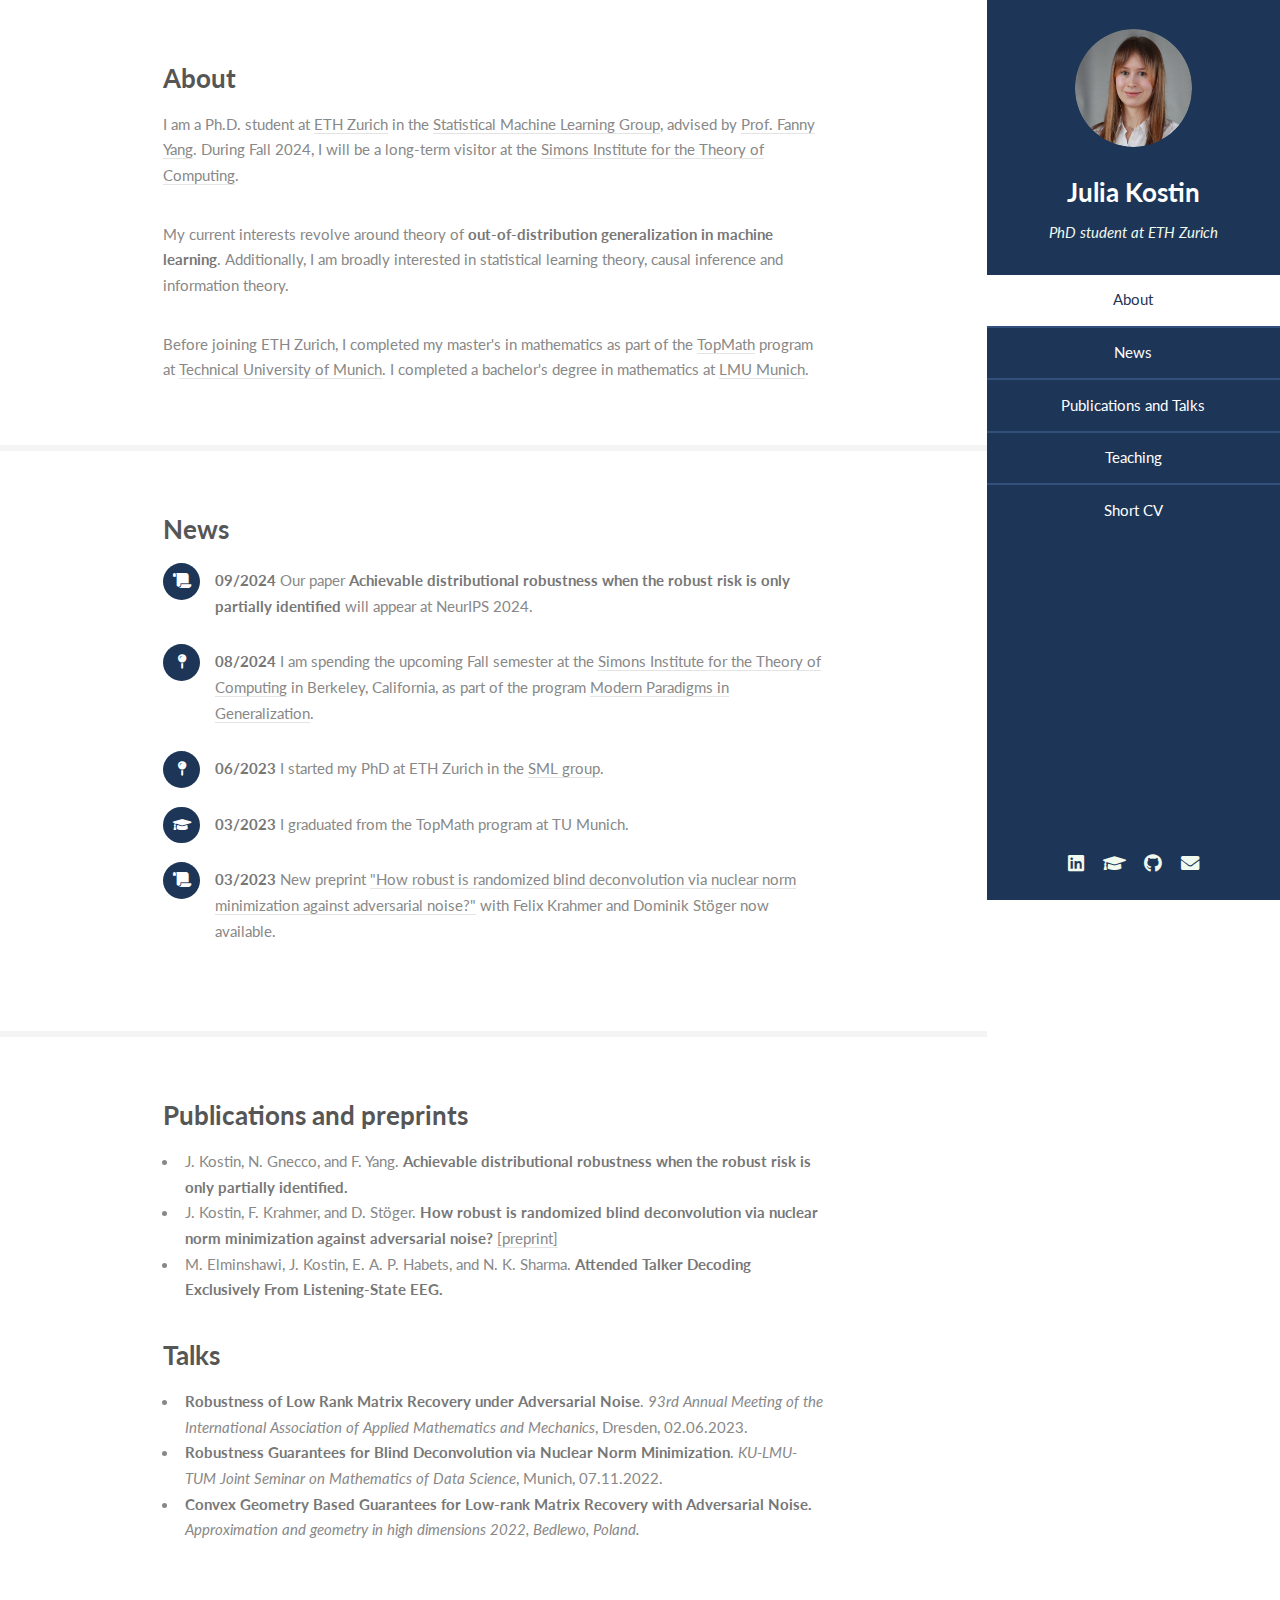
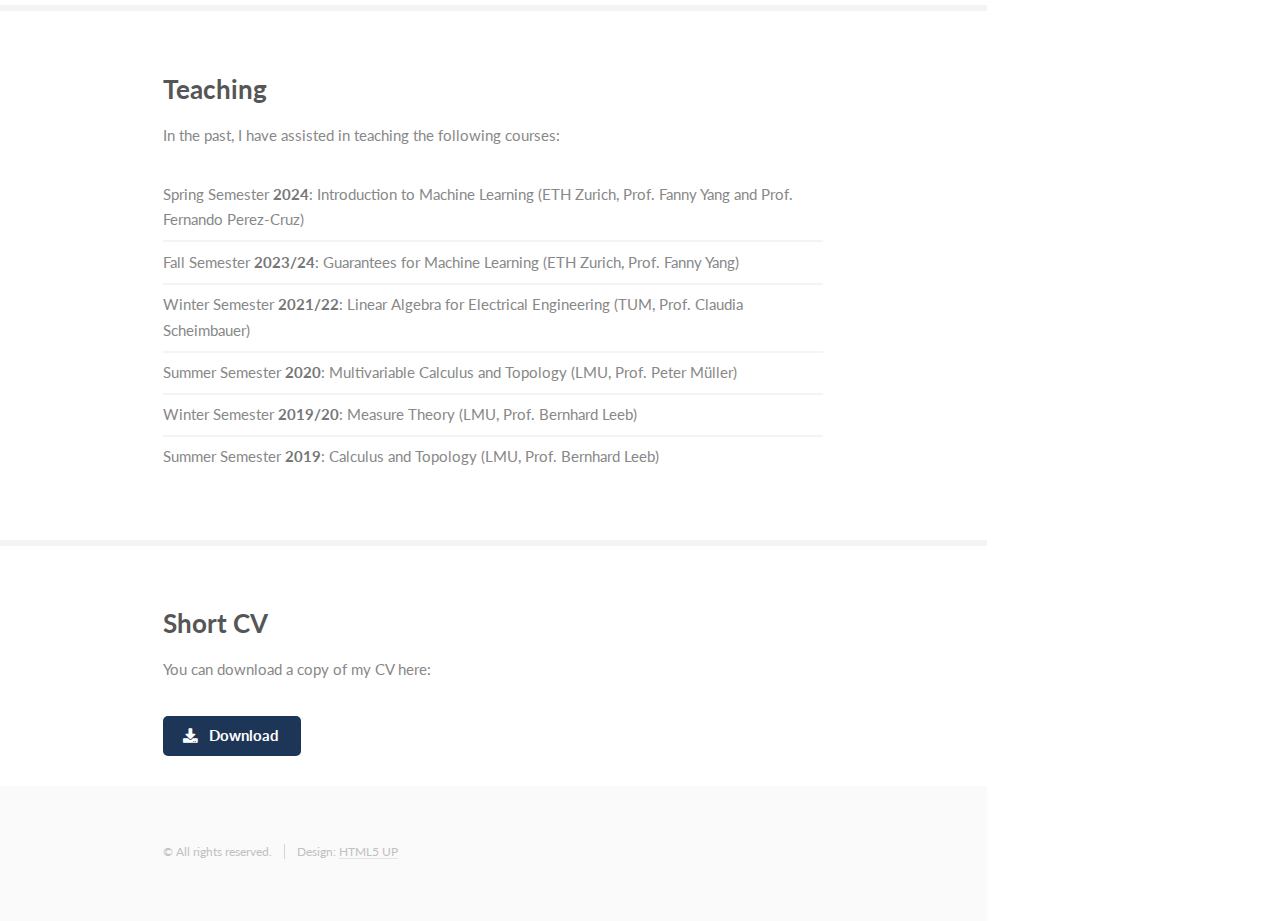
==== index.html @ 4b0002d3 "fixes" ====
<!DOCTYPE HTML>
<!--
	Read Only by HTML5 UP
	html5up.net | @ajlkn
	Free for personal and commercial use under the CCA 3.0 license (html5up.net/license)
-->
<html>
	<head>
		<title>Julia Kostin</title>
		<meta charset="utf-8" />
		<meta name="viewport" content="width=device-width, initial-scale=1, user-scalable=no" />
		<link rel="stylesheet" href="assets/css/main.css" />
	</head>
	<body class="is-preload">

		<!-- Header -->
			<section id="header",style="float: left; width: 20%;">
				<header>
					<span class="image avatar"><img src="images/avatar.jpg" alt="" /></span>
					<h1 id="logo"><a href="#">Julia Kostin</a></h1>
					<p>PhD student at
					ETH Zurich</p>
				</header>
				<nav id="nav">
					<ul>
						<li><a href="#one" class="active">About</a></li>
						<li><a href="#two">News</a></li>
						<li><a href="#three">Publications and Talks</a></li>
						<li><a href="#four">Teaching</a></li>
						<li><a href="#five">Short CV</a></li>
					</ul>
				</nav>
				<footer>
					<ul class="icons">
						<li><a href="https://www.linkedin.com/in/julia-kostin-math/" class="icon brands fa-linkedin"><span class="label">LinkedIn</span></a></li>
						<li><a href="https://scholar.google.com/citations?user=igqc1B4AAAAJ&hl=de&authuser=2" class="icon solid fa-graduation-cap"><span class="label">Google Scholar</span></a></li>
						<li><a href="https://github.com/julsunny" class="icon brands fa-github"><span class="label">Github</span></a></li>
						<li><a href="mailto:julia.kostn@gmail.com?" class="icon solid fa-envelope"><span class="label">Email</span></a></li>
					</ul>
				</footer>
			</section>

		<!-- Wrapper -->
			<div id="wrapper">

				<!-- Main -->
					<div id="main">

						<!-- One -->
							<section id="one">
								<!-- <div class="image main" data-position="center">
									<img src="images/banner.jpg" alt="" />
								</div> -->
								<div class="container">
									<!-- <header class="major">
										<h2>About me</h2> 
										<p>I am currently at Technical University of Munich<br />
										working on robustness of inverse problems.</p>
									</header> --> 
									<h3>About</h3>
									<p>I am a Ph.D. student at <a href = "https://ethz.ch/en.html">ETH Zurich</a> in the <a href="https://sml.inf.ethz.ch">Statistical Machine Learning Group</a>, 
										advised by <a href="https://sml.inf.ethz.ch/group/fannyy/">Prof. Fanny Yang</a>. 
										During Fall 2024, I will be a long-term visitor at the <a href="https://simons.berkeley.edu/homepage">Simons Institute for the Theory of Computing</a>.</p>  
										<p> My current interests revolve around theory of <b>out-of-distribution generalization in machine learning</b>. 
											Additionally, I am broadly interested in statistical learning theory, causal inference and information theory. </p>
										<p> Before joining ETH Zurich, I completed my master's in mathematics as part of the <a href = "https://www.cit.tum.de/en/cit/studies/degree-programs/topmath/">TopMath</a> program at <a href="https://www.tum.de/en/">Technical University of Munich</a>. I completed a bachelor's degree in mathematics at <a href="https://www.lmu.de/en/">LMU Munich</a>.  </p>
										
								</div>
							</section>

						<!-- Two -->
						<section id="two">
							<div class="container">
								<h3>News</h3>
									<ul class="feature-icons">
										<li class="icon solid fa-scroll"> <b>09/2024</b> Our paper <b>Achievable distributional robustness when the robust risk is only partially identified</b> will appear at NeurIPS 2024. </li>
										<li class="icon solid fa-map-pin"> <b>08/2024</b> I am spending the upcoming Fall semester at the <a href="https://simons.berkeley.edu/homepage">Simons Institute for the Theory of Computing</a> 
											in Berkeley, California, as part of the program <a href="https://simons.berkeley.edu/programs/modern-paradigms-generalization">Modern Paradigms in Generalization</a>.  </li>
										<li class="icon solid fa-map-pin"> <b>06/2023</b> I started my PhD at ETH Zurich in the <a href="https://sml.inf.ethz.ch">SML group</a>. </li>
										<li class="icon solid fa-graduation-cap"> <b>03/2023</b> I graduated from the TopMath program at TU Munich.</li>
										<li class="icon solid fa-scroll"> <b>03/2023</b> New preprint <a href="https://arxiv.org/abs/2303.10030">"How robust is randomized blind deconvolution via nuclear norm minimization against adversarial noise?"</a> with Felix Krahmer and Dominik Stöger now available.  </li>
										
									</ul>

							</div>
						</section>

						<!-- Three -->
							<section id="three">
								<div class="container">
									<h3>Publications and preprints</h3>
									<ul>
										<li> J. Kostin, N. Gnecco, and F. Yang. <b>Achievable distributional robustness when the robust risk is only partially identified.</b> </li>
										<li> J. Kostin, F. Krahmer, and D. Stöger. <b>How robust is randomized blind deconvolution via nuclear norm minimization against adversarial noise?</b> <a href="https://arxiv.org/abs/2303.10030"> [preprint]</a> </li>
										<li> M. Elminshawi, J. Kostin, E. A. P. Habets, and N. K. Sharma. <b>Attended Talker Decoding Exclusively From Listening-State EEG.</b> </li>

									</ul>
									<h3>Talks</h3>
									<ul>
										<li> <b>Robustness of Low Rank Matrix Recovery under Adversarial Noise</b>. <i>93rd Annual Meeting of the International Association of Applied Mathematics and Mechanics</i>, Dresden, 02.06.2023.   </li>
										<li> <b>Robustness Guarantees for Blind Deconvolution via Nuclear Norm Minimization</b>. <i>KU-LMU-TUM Joint Seminar on Mathematics of Data Science</i>, Munich, 07.11.2022.   </li>
										<li> <b>Convex Geometry Based Guarantees for Low-rank Matrix Recovery with Adversarial Noise.</b> <i>Approximation and geometry in high dimensions 2022, Bedlewo, Poland. </i> </li>
									</ul>
								</div>
							</section>

						<!-- Four -->
							<section id="four">
								<div class="container">
									<h3>Teaching</h3>
									<p>In the past, I have assisted in teaching the following courses:</p>
									<ul class="alt">
										<li> Spring Semester <b>2024</b>: Introduction to Machine Learning (ETH Zurich, Prof. Fanny Yang and Prof. Fernando Perez-Cruz)</li>
										<li> Fall Semester <b>2023/24</b>: Guarantees for Machine Learning (ETH Zurich, Prof. Fanny Yang)</li>
										<li> Winter Semester <b>2021/22</b>: Linear Algebra for Electrical Engineering (TUM, Prof. Claudia Scheimbauer)</li>
										<li>Summer Semester <b>2020</b>: Multivariable Calculus and Topology (LMU, Prof. Peter Müller)</li>
										<li>Winter Semester <b>2019/20</b>: Measure Theory (LMU, Prof. Bernhard Leeb)</li>
										<li>Summer Semester <b>2019</b>: Calculus and Topology (LMU, Prof. Bernhard Leeb)</li>
									</ul>
									
								</div>
							</section>

						<!-- Five -->
							<section id="five">
								<div class="container">
									<h3>Short CV</h3>
									<p>You can download a copy of my CV here:</p>
									<a href="documents/CV_Julia_Kostin.pdf" class="button primary icon solid fa-download"> Download</a>
								</div>
							</section>

						<!-- Six -->
						<!-- <section id="six">
							<div class="container">
								<h3>Contact Me</h3>
								<p>You can reach out to me via LinkedIn, email, or the following contact form:</p>
								<form method="post" action="https://formspree.io/f/xqkoyzgp">
									<div class="row gtr-uniform">
										<div class="col-6 col-12-xsmall"><input type="text" name="name" id="name" placeholder="Name" /></div>
										<div class="col-6 col-12-xsmall"><input type="email" name="email" id="email" placeholder="Email" /></div>
										<div class="col-12"><input type="text" name="subject" id="subject" placeholder="Subject" /></div>
										<div class="col-12"><textarea name="message" id="message" placeholder="Message" rows="6"></textarea></div>
										<div class="col-12">
											<ul class="actions">
												<li><input type="submit" class="primary" value="Send Message" /></li>
												<li><input type="reset" value="Reset Form" /></li>
											</ul>
										</div>
									</div>
								</form>
								<footer>
									<ul class="icons">
										<li><a href="https://www.linkedin.com/in/julia-kostin-math/" class="icon brands fa-linkedin"><span class="label">LinkedIn</span></a></li>
										<li><a href="https://scholar.google.com/citations?user=igqc1B4AAAAJ&hl=de&authuser=2" class="icon solid fa-graduation-cap"><span class="label">Google Scholar</span></a></li>
										<li><a href="https://github.com/julsunny" class="icon brands fa-github"><span class="label">Github</span></a></li>
										<li><a href="mailto:julia.kostn@gmail.com?" class="icon solid fa-envelope"><span class="label">Email</span></a></li>
									</ul>
								</footer>
							</div>
						</section> -->

						

						
						

						<!-- Five -->
						<!--
							<section id="five">
								<div class="container">
									<h3>Elements</h3>

									<section>
										<h4>Text</h4>
										<p>This is <b>bold</b> and this is <strong>strong</strong>. This is <i>italic</i> and this is <em>emphasized</em>.
										This is <sup>superscript</sup> text and this is <sub>subscript</sub> text.
										This is <u>underlined</u> and this is code: <code>for (;;) { ... }</code>. Finally, <a href="#">this is a link</a>.</p>
										<hr />
										<header>
											<h4>Heading with a Subtitle</h4>
											<p>Lorem ipsum dolor sit amet nullam id egestas urna aliquam</p>
										</header>
										<p>Nunc lacinia ante nunc ac lobortis. Interdum adipiscing gravida odio porttitor sem non mi integer non faucibus ornare mi ut ante amet placerat aliquet. Volutpat eu sed ante lacinia sapien lorem accumsan varius montes viverra nibh in adipiscing blandit tempus accumsan.</p>
										<header>
											<h5>Heading with a Subtitle</h5>
											<p>Lorem ipsum dolor sit amet nullam id egestas urna aliquam</p>
										</header>
										<p>Nunc lacinia ante nunc ac lobortis. Interdum adipiscing gravida odio porttitor sem non mi integer non faucibus ornare mi ut ante amet placerat aliquet. Volutpat eu sed ante lacinia sapien lorem accumsan varius montes viverra nibh in adipiscing blandit tempus accumsan.</p>
										<hr />
										<h2>Heading Level 2</h2>
										<h3>Heading Level 3</h3>
										<h4>Heading Level 4</h4>
										<h5>Heading Level 5</h5>
										<h6>Heading Level 6</h6>
										<hr />
										<h5>Blockquote</h5>
										<blockquote>Fringilla nisl. Donec accumsan interdum nisi, quis tincidunt felis sagittis eget tempus euismod. Vestibulum ante ipsum primis in faucibus vestibulum. Blandit adipiscing eu felis iaculis volutpat ac adipiscing accumsan faucibus. Vestibulum ante ipsum primis in faucibus lorem ipsum dolor sit amet nullam adipiscing eu felis.</blockquote>
										<h5>Preformatted</h5>
										<pre><code>i = 0;

while (!deck.isInOrder()) {
    print 'Iteration ' + i;
    deck.shuffle();
    i++;
}

print 'It took ' + i + ' iterations to sort the deck.';</code></pre>
									</section>

									<section>
										<h4>Lists</h4>
										<div class="row">
											<div class="col-6 col-12-xsmall">
												<h5>Unordered</h5>
												<ul>
													<li>Dolor pulvinar etiam magna etiam.</li>
													<li>Sagittis adipiscing lorem eleifend.</li>
													<li>Felis enim feugiat dolore viverra.</li>
												</ul>
												<h5>Alternate</h5>
												<ul class="alt">
													<li>Dolor pulvinar etiam magna etiam.</li>
													<li>Sagittis adipiscing lorem eleifend.</li>
													<li>Felis enim feugiat dolore viverra.</li>
												</ul>
											</div>
											<div class="col-6 col-12-xsmall">
												<h5>Ordered</h5>
												<ol>
													<li>Dolor pulvinar etiam magna etiam.</li>
													<li>Etiam vel felis at lorem sed viverra.</li>
													<li>Felis enim feugiat dolore viverra.</li>
													<li>Dolor pulvinar etiam magna etiam.</li>
													<li>Etiam vel felis at lorem sed viverra.</li>
													<li>Felis enim feugiat dolore viverra.</li>
												</ol>
												<h5>Icons</h5>
												<ul class="icons">
													<li><a href="#" class="icon brands fa-twitter"><span class="label">Twitter</span></a></li>
													<li><a href="#" class="icon brands fa-facebook-f"><span class="label">Facebook</span></a></li>
													<li><a href="#" class="icon brands fa-instagram"><span class="label">Instagram</span></a></li>
													<li><a href="#" class="icon brands fa-github"><span class="label">Github</span></a></li>
													<li><a href="#" class="icon brands fa-dribbble"><span class="label">Dribbble</span></a></li>
													<li><a href="#" class="icon brands fa-tumblr"><span class="label">Tumblr</span></a></li>
												</ul>
											</div>
										</div>
										<h5>Actions</h5>
										<ul class="actions">
											<li><a href="#" class="button primary">Default</a></li>
											<li><a href="#" class="button">Default</a></li>
											<li><a href="#" class="button alt">Default</a></li>
										</ul>
										<ul class="actions small">
											<li><a href="#" class="button primary small">Small</a></li>
											<li><a href="#" class="button small">Small</a></li>
											<li><a href="#" class="button alt small">Small</a></li>
										</ul>
										<div class="row">
											<div class="col-3 col-6-medium col-12-xsmall">
												<ul class="actions stacked">
													<li><a href="#" class="button primary">Default</a></li>
													<li><a href="#" class="button">Default</a></li>
													<li><a href="#" class="button alt">Default</a></li>
												</ul>
											</div>
											<div class="col-3 col-6 col-12-xsmall">
												<ul class="actions stacked">
													<li><a href="#" class="button primary small">Small</a></li>
													<li><a href="#" class="button small">Small</a></li>
													<li><a href="#" class="button alt small">Small</a></li>
												</ul>
											</div>
											<div class="col-3 col-6-medium col-12-xsmall">
												<ul class="actions stacked">
													<li><a href="#" class="button primary fit">Default</a></li>
													<li><a href="#" class="button fit">Default</a></li>
													<li><a href="#" class="button alt fit">Default</a></li>
												</ul>
											</div>
											<div class="col-3 col-6-medium col-12-xsmall">
												<ul class="actions stacked">
													<li><a href="#" class="button primary small fit">Small</a></li>
													<li><a href="#" class="button small fit">Small</a></li>
													<li><a href="#" class="button alt small fit">Small</a></li>
												</ul>
											</div>
										</div>
									</section>

									<section>
										<h4>Table</h4>
										<h5>Default</h5>
										<div class="table-wrapper">
											<table>
												<thead>
													<tr>
														<th>Name</th>
														<th>Description</th>
														<th>Price</th>
													</tr>
												</thead>
												<tbody>
													<tr>
														<td>Item One</td>
														<td>Ante turpis integer aliquet porttitor.</td>
														<td>29.99</td>
													</tr>
													<tr>
														<td>Item Two</td>
														<td>Vis ac commodo adipiscing arcu aliquet.</td>
														<td>19.99</td>
													</tr>
													<tr>
														<td>Item Three</td>
														<td> Morbi faucibus arcu accumsan lorem.</td>
														<td>29.99</td>
													</tr>
													<tr>
														<td>Item Four</td>
														<td>Vitae integer tempus condimentum.</td>
														<td>19.99</td>
													</tr>
													<tr>
														<td>Item Five</td>
														<td>Ante turpis integer aliquet porttitor.</td>
														<td>29.99</td>
													</tr>
												</tbody>
												<tfoot>
													<tr>
														<td colspan="2"></td>
														<td>100.00</td>
													</tr>
												</tfoot>
											</table>
										</div>

										<h5>Alternate</h5>
										<div class="table-wrapper">
											<table class="alt">
												<thead>
													<tr>
														<th>Name</th>
														<th>Description</th>
														<th>Price</th>
													</tr>
												</thead>
												<tbody>
													<tr>
														<td>Item One</td>
														<td>Ante turpis integer aliquet porttitor.</td>
														<td>29.99</td>
													</tr>
													<tr>
														<td>Item Two</td>
														<td>Vis ac commodo adipiscing arcu aliquet.</td>
														<td>19.99</td>
													</tr>
													<tr>
														<td>Item Three</td>
														<td> Morbi faucibus arcu accumsan lorem.</td>
														<td>29.99</td>
													</tr>
													<tr>
														<td>Item Four</td>
														<td>Vitae integer tempus condimentum.</td>
														<td>19.99</td>
													</tr>
													<tr>
														<td>Item Five</td>
														<td>Ante turpis integer aliquet porttitor.</td>
														<td>29.99</td>
													</tr>
												</tbody>
												<tfoot>
													<tr>
														<td colspan="2"></td>
														<td>100.00</td>
													</tr>
												</tfoot>
											</table>
										</div>
									</section>

									<section>
										<h4>Buttons</h4>
										<ul class="actions">
											<li><a href="#" class="button primary">Primary</a></li>
											<li><a href="#" class="button">Default</a></li>
											<li><a href="#" class="button alt">Alternate</a></li>
										</ul>
										<ul class="actions">
											<li><a href="#" class="button primary large">Large</a></li>
											<li><a href="#" class="button">Default</a></li>
											<li><a href="#" class="button alt small">Small</a></li>
										</ul>
										<ul class="actions fit">
											<li><a href="#" class="button primary fit">Fit</a></li>
											<li><a href="#" class="button fit">Fit</a></li>
											<li><a href="#" class="button alt fit">Fit</a></li>
										</ul>
										<ul class="actions fit small">
											<li><a href="#" class="button primary fit small">Fit + Small</a></li>
											<li><a href="#" class="button fit small">Fit + Small</a></li>
											<li><a href="#" class="button alt fit small">Fit + Small</a></li>
										</ul>
										<ul class="actions">
											<li><a href="#" class="button primary icon solid fa-download">Icon</a></li>
											<li><a href="#" class="button icon solid fa-download">Icon</a></li>
											<li><a href="#" class="button alt icon solid fa-check">Icon</a></li>
										</ul>
										<ul class="actions">
											<li><span class="button primary disabled">Primary</span></li>
											<li><span class="button disabled">Default</span></li>
											<li><span class="button alt disabled">Alternate</span></li>
										</ul>
									</section>

									<section>
										<h4>Form</h4>
										<form method="post" action="#">
											<div class="row gtr-uniform">
												<div class="col-6 col-12-xsmall">
													<input type="text" name="demo-name" id="demo-name" value="" placeholder="Name" />
												</div>
												<div class="col-6 col-12-xsmall">
													<input type="email" name="demo-email" id="demo-email" value="" placeholder="Email" />
												</div>
												<div class="col-12">
													<select name="demo-category" id="demo-category">
														<option value="">- Category -</option>
														<option value="1">Manufacturing</option>
														<option value="1">Shipping</option>
														<option value="1">Administration</option>
														<option value="1">Human Resources</option>
													</select>
												</div>
												<div class="col-4 col-12-medium">
													<input type="radio" id="demo-priority-low" name="demo-priority" checked>
													<label for="demo-priority-low">Low Priority</label>
												</div>
												<div class="col-4 col-12-medium">
													<input type="radio" id="demo-priority-normal" name="demo-priority">
													<label for="demo-priority-normal">Normal Priority</label>
												</div>
												<div class="col-4 col-12-medium">
													<input type="radio" id="demo-priority-high" name="demo-priority">
													<label for="demo-priority-high">High Priority</label>
												</div>
												<div class="col-6 col-12-medium">
													<input type="checkbox" id="demo-copy" name="demo-copy">
													<label for="demo-copy">Email me a copy of this message</label>
												</div>
												<div class="col-6 col-12-medium">
													<input type="checkbox" id="demo-human" name="demo-human" checked>
													<label for="demo-human">I am a human and not a robot</label>
												</div>
												<div class="col-12">
													<textarea name="demo-message" id="demo-message" placeholder="Enter your message" rows="6"></textarea>
												</div>
												<div class="col-12">
													<ul class="actions">
														<li><input type="submit" value="Send Message" /></li>
														<li><input type="reset" value="Reset" class="alt" /></li>
													</ul>
												</div>
											</div>
										</form>
									</section>

									<section>
										<h4>Image</h4>
										<h5>Fit</h5>
										<span class="image fit"><img src="images/banner.jpg" alt="" /></span>
										<div class="box alt">
											<div class="row gtr-50 gtr-uniform">
												<div class="col-4"><span class="image fit"><img src="images/pic01.jpg" alt="" /></span></div>
												<div class="col-4"><span class="image fit"><img src="images/pic02.jpg" alt="" /></span></div>
												<div class="col-4"><span class="image fit"><img src="images/pic03.jpg" alt="" /></span></div>
												<div class="col-4"><span class="image fit"><img src="images/pic02.jpg" alt="" /></span></div>
												<div class="col-4"><span class="image fit"><img src="images/pic03.jpg" alt="" /></span></div>
												<div class="col-4"><span class="image fit"><img src="images/pic01.jpg" alt="" /></span></div>
												<div class="col-4"><span class="image fit"><img src="images/pic03.jpg" alt="" /></span></div>
												<div class="col-4"><span class="image fit"><img src="images/pic01.jpg" alt="" /></span></div>
												<div class="col-4"><span class="image fit"><img src="images/pic02.jpg" alt="" /></span></div>
											</div>
										</div>
										<h5>Left &amp; Right</h5>
										<p><span class="image left"><img src="images/avatar.jpg" alt="" /></span>Fringilla nisl. Donec accumsan interdum nisi, quis tincidunt felis sagittis eget. tempus euismod. Vestibulum ante ipsum primis in faucibus vestibulum. Blandit adipiscing eu felis iaculis volutpat ac adipiscing accumsan eu faucibus. Integer ac pellentesque praesent tincidunt felis sagittis eget. tempus euismod. Vestibulum ante ipsum primis in faucibus vestibulum. Blandit adipiscing eu felis iaculis volutpat ac adipiscing accumsan eu faucibus. Integer ac pellentesque praesent. Donec accumsan interdum nisi, quis tincidunt felis sagittis eget. tempus euismod. Vestibulum ante ipsum primis in faucibus vestibulum. Blandit adipiscing eu felis iaculis volutpat ac adipiscing accumsan eu faucibus. Integer ac pellentesque praesent tincidunt felis sagittis eget. tempus euismod. Vestibulum ante ipsum primis in faucibus vestibulum. Blandit adipiscing eu felis iaculis volutpat ac adipiscing accumsan eu faucibus. Integer ac pellentesque praesent.</p>
										<p><span class="image right"><img src="images/avatar.jpg" alt="" /></span>Fringilla nisl. Donec accumsan interdum nisi, quis tincidunt felis sagittis eget. tempus euismod. Vestibulum ante ipsum primis in faucibus vestibulum. Blandit adipiscing eu felis iaculis volutpat ac adipiscing accumsan eu faucibus. Integer ac pellentesque praesent tincidunt felis sagittis eget. tempus euismod. Vestibulum ante ipsum primis in faucibus vestibulum. Blandit adipiscing eu felis iaculis volutpat ac adipiscing accumsan eu faucibus. Integer ac pellentesque praesent. Donec accumsan interdum nisi, quis tincidunt felis sagittis eget. tempus euismod. Vestibulum ante ipsum primis in faucibus vestibulum. Blandit adipiscing eu felis iaculis volutpat ac adipiscing accumsan eu faucibus. Integer ac pellentesque praesent tincidunt felis sagittis eget. tempus euismod. Vestibulum ante ipsum primis in faucibus vestibulum. Blandit adipiscing eu felis iaculis volutpat ac adipiscing accumsan eu faucibus. Integer ac pellentesque praesent.</p>
									</section>

								</div>
							</section>
						
						-->
					</div>
				
				<!-- Footer -->
					<section id="footer">
						<div class="container">
							<ul class="copyright">
								<li>&copy; All rights reserved.</li><li>Design: <a href="http://html5up.net">HTML5 UP</a></li>
							</ul>
						</div>
					</section>

			</div>

		<!-- Scripts -->
			<script src="assets/js/jquery.min.js"></script>
			<script src="assets/js/jquery.scrollex.min.js"></script>
			<script src="assets/js/jquery.scrolly.min.js"></script>
			<script src="assets/js/browser.min.js"></script>
			<script src="assets/js/breakpoints.min.js"></script>
			<script src="assets/js/util.js"></script>
			<script src="assets/js/main.js"></script>

	</body>
</html>
---- assets/css/main.css ----
@import url("fontawesome-all.min.css");
@import url("https://fonts.googleapis.com/css?family=Lato:400,400italic,700,700italic|Source+Code+Pro:400");

/*
	Read Only by HTML5 UP
	html5up.net | @ajlkn
	Free for personal and commercial use under the CCA 3.0 license (html5up.net/license)
*/

html, body, div, span, applet, object,
iframe, h1, h2, h3, h4, h5, h6, p, blockquote,
pre, a, abbr, acronym, address, big, cite,
code, del, dfn, em, img, ins, kbd, q, s, samp,
small, strike, strong, sub, sup, tt, var, b,
u, i, center, dl, dt, dd, ol, ul, li, fieldset,
form, label, legend, table, caption, tbody,
tfoot, thead, tr, th, td, article, aside,
canvas, details, embed, figure, figcaption,
footer, header, hgroup, menu, nav, output, ruby,
section, summary, time, mark, audio, video {
	margin: 0;
	padding: 0;
	border: 0;
	font-size: 100%;
	font: inherit;
	vertical-align: baseline;}

article, aside, details, figcaption, figure,
footer, header, hgroup, menu, nav, section {
	display: block;}

body {
	line-height: 1;
}

ol, ul {
	list-style: none;
}

blockquote, q {
	quotes: none;
}

	blockquote:before, blockquote:after, q:before, q:after {
		content: '';
		content: none;
	}

table {
	border-collapse: collapse;
	border-spacing: 0;
}

body {
	-webkit-text-size-adjust: none;
}

mark {
	background-color: transparent;
	color: inherit;
}

input::-moz-focus-inner {
	border: 0;
	padding: 0;
}

input, select, textarea {
	-moz-appearance: none;
	-webkit-appearance: none;
	-ms-appearance: none;
	appearance: none;
}

/* Basic */

	html {
		box-sizing: border-box;
	}

	*, *:before, *:after {
		box-sizing: inherit;
	}

	body {
		background: #fff;
	}

		body.is-preload *, body.is-preload *:before, body.is-preload *:after {
			-moz-animation: none !important;
			-webkit-animation: none !important;
			-ms-animation: none !important;
			animation: none !important;
			-moz-transition: none !important;
			-webkit-transition: none !important;
			-ms-transition: none !important;
			transition: none !important;
		}

	body, input, select, textarea {
		color: #888;
		font-family: "Lato", sans-serif;
		font-size: 16pt;
		font-weight: 400;
		line-height: 1.75em;
	}

	a {
		-moz-transition: color 0.2s ease-in-out, border-color 0.2s ease-in-out;
		-webkit-transition: color 0.2s ease-in-out, border-color 0.2s ease-in-out;
		-ms-transition: color 0.2s ease-in-out, border-color 0.2s ease-in-out;
		transition: color 0.2s ease-in-out, border-color 0.2s ease-in-out;
		border-bottom: solid 1px #e4e4e4;
		color: inherit;
		text-decoration: none;
	}

		a:hover {
			border-bottom-color: transparent;
			color: #1d3557 !important;
		}

	strong, b {
		color: #777;
		font-weight: 700;
	}

	em, i {
		font-style: italic;
	}

	p {
		margin: 0 0 2.25em 0;
	}

	h1, h2, h3, h4, h5, h6 {
		color: #565656; /* Farbe der Titel */
		font-weight: 700;
		line-height: 1em;
		margin: 0 0 0.5625em 0;
	}

		h1 a, h2 a, h3 a, h4 a, h5 a, h6 a {
			border: 0;
			color: inherit;
			text-decoration: none;
		}

	h2 {
		font-size: 2em;
		line-height: 1.5em;
	}

	h3 {
		font-size: 1.75em;
		line-height: 1.5em;
	}

	h4 {
		font-size: 1.25em;
		line-height: 1.5em;
	}

	h5 {
		font-size: 0.9em;
		line-height: 1.5em;
	}

	h6 {
		font-size: 0.7em;
		line-height: 1.5em;
	}

	sub {
		font-size: 0.8em;
		position: relative;
		top: 0.5em;
	}

	sup {
		font-size: 0.8em;
		position: relative;
		top: -0.5em;
	}

	hr {
		border: 0;
		border-bottom: solid 2px #f4f4f4;
		margin: 2.25em 0;
	}

		hr.major {
			margin: 3.375em 0;
		}

	blockquote {
		border-left: solid 8px #e4e4e4;
		font-style: italic;
		margin: 0 0 2.25em 0;
		padding: 0.5em 0 0.5em 2em;
	}

	code {
		background: #555;
		border-radius: 5px;
		color: #fff;
		font-family: "Source Code Pro", monospace;
		font-size: 0.9em;
		margin: 0 0.25em;
		padding: 0.25em 0.65em;
	}

	pre {
		font-family: "Source Code Pro", monospace;
		font-size: 0.9em;
		margin: 0 0 2.25em 0;
	}

		pre code {
			-webkit-overflow-scrolling: touch;
			display: block;
			line-height: 1.5em;
			overflow-x: auto;
			padding: 1em 1.5em;
		}

	.align-left {
		text-align: left;
	}

	.align-center {
		text-align: center;
	}

	.align-right {
		text-align: right;
	}

/* Row */

	.row {
		display: flex;
		flex-wrap: wrap;
		box-sizing: border-box;
		align-items: stretch;
	}

		.row > * {
			box-sizing: border-box;
		}

		.row.gtr-uniform > * > :last-child {
			margin-bottom: 0;
		}

		.row.aln-left {
			justify-content: flex-start;
		}

		.row.aln-center {
			justify-content: center;
		}

		.row.aln-right {
			justify-content: flex-end;
		}

		.row.aln-top {
			align-items: flex-start;
		}

		.row.aln-middle {
			align-items: center;
		}

		.row.aln-bottom {
			align-items: flex-end;
		}

		.row > .imp {
			order: -1;
		}

		.row > .col-1 {
			width: 8.33333%;
		}

		.row > .off-1 {
			margin-left: 8.33333%;
		}

		.row > .col-2 {
			width: 16.66667%;
		}

		.row > .off-2 {
			margin-left: 16.66667%;
		}

		.row > .col-3 {
			width: 25%;
		}

		.row > .off-3 {
			margin-left: 25%;
		}

		.row > .col-4 {
			width: 33.33333%;
		}

		.row > .off-4 {
			margin-left: 33.33333%;
		}

		.row > .col-5 {
			width: 41.66667%;
		}

		.row > .off-5 {
			margin-left: 41.66667%;
		}

		.row > .col-6 {
			width: 50%;
		}

		.row > .off-6 {
			margin-left: 50%;
		}

		.row > .col-7 {
			width: 58.33333%;
		}

		.row > .off-7 {
			margin-left: 58.33333%;
		}

		.row > .col-8 {
			width: 66.66667%;
		}

		.row > .off-8 {
			margin-left: 66.66667%;
		}

		.row > .col-9 {
			width: 75%;
		}

		.row > .off-9 {
			margin-left: 75%;
		}

		.row > .col-10 {
			width: 83.33333%;
		}

		.row > .off-10 {
			margin-left: 83.33333%;
		}

		.row > .col-11 {
			width: 91.66667%;
		}

		.row > .off-11 {
			margin-left: 91.66667%;
		}

		.row > .col-12 {
			width: 100%;
		}

		.row > .off-12 {
			margin-left: 100%;
		}

		.row.gtr-0 {
			margin-top: 0;
			margin-left: 0em;
		}

			.row.gtr-0 > * {
				padding: 0 0 0 0em;
			}

			.row.gtr-0.gtr-uniform {
				margin-top: 0em;
			}

				.row.gtr-0.gtr-uniform > * {
					padding-top: 0em;
				}

		.row.gtr-25 {
			margin-top: 0;
			margin-left: -0.5em;
		}

			.row.gtr-25 > * {
				padding: 0 0 0 0.5em;
			}

			.row.gtr-25.gtr-uniform {
				margin-top: -0.5em;
			}

				.row.gtr-25.gtr-uniform > * {
					padding-top: 0.5em;
				}

		.row.gtr-50 {
			margin-top: 0;
			margin-left: -1em;
		}

			.row.gtr-50 > * {
				padding: 0 0 0 1em;
			}

			.row.gtr-50.gtr-uniform {
				margin-top: -1em;
			}

				.row.gtr-50.gtr-uniform > * {
					padding-top: 1em;
				}

		.row {
			margin-top: 0;
			margin-left: -2em;
		}

			.row > * {
				padding: 0 0 0 2em;
			}

			.row.gtr-uniform {
				margin-top: -2em;
			}

				.row.gtr-uniform > * {
					padding-top: 2em;
				}

		.row.gtr-150 {
			margin-top: 0;
			margin-left: -3em;
		}

			.row.gtr-150 > * {
				padding: 0 0 0 3em;
			}

			.row.gtr-150.gtr-uniform {
				margin-top: -3em;
			}

				.row.gtr-150.gtr-uniform > * {
					padding-top: 3em;
				}

		.row.gtr-200 {
			margin-top: 0;
			margin-left: -4em;
		}

			.row.gtr-200 > * {
				padding: 0 0 0 4em;
			}

			.row.gtr-200.gtr-uniform {
				margin-top: -4em;
			}

				.row.gtr-200.gtr-uniform > * {
					padding-top: 4em;
				}

		@media screen and (max-width: 1680px) {

			.row {
				display: flex;
				flex-wrap: wrap;
				box-sizing: border-box;
				align-items: stretch;
			}

				.row > * {
					box-sizing: border-box;
				}

				.row.gtr-uniform > * > :last-child {
					margin-bottom: 0;
				}

				.row.aln-left {
					justify-content: flex-start;
				}

				.row.aln-center {
					justify-content: center;
				}

				.row.aln-right {
					justify-content: flex-end;
				}

				.row.aln-top {
					align-items: flex-start;
				}

				.row.aln-middle {
					align-items: center;
				}

				.row.aln-bottom {
					align-items: flex-end;
				}

				.row > .imp-xlarge {
					order: -1;
				}

				.row > .col-1-xlarge {
					width: 8.33333%;
				}

				.row > .off-1-xlarge {
					margin-left: 8.33333%;
				}

				.row > .col-2-xlarge {
					width: 16.66667%;
				}

				.row > .off-2-xlarge {
					margin-left: 16.66667%;
				}

				.row > .col-3-xlarge {
					width: 25%;
				}

				.row > .off-3-xlarge {
					margin-left: 25%;
				}

				.row > .col-4-xlarge {
					width: 33.33333%;
				}

				.row > .off-4-xlarge {
					margin-left: 33.33333%;
				}

				.row > .col-5-xlarge {
					width: 41.66667%;
				}

				.row > .off-5-xlarge {
					margin-left: 41.66667%;
				}

				.row > .col-6-xlarge {
					width: 50%;
				}

				.row > .off-6-xlarge {
					margin-left: 50%;
				}

				.row > .col-7-xlarge {
					width: 58.33333%;
				}

				.row > .off-7-xlarge {
					margin-left: 58.33333%;
				}

				.row > .col-8-xlarge {
					width: 66.66667%;
				}

				.row > .off-8-xlarge {
					margin-left: 66.66667%;
				}

				.row > .col-9-xlarge {
					width: 75%;
				}

				.row > .off-9-xlarge {
					margin-left: 75%;
				}

				.row > .col-10-xlarge {
					width: 83.33333%;
				}

				.row > .off-10-xlarge {
					margin-left: 83.33333%;
				}

				.row > .col-11-xlarge {
					width: 91.66667%;
				}

				.row > .off-11-xlarge {
					margin-left: 91.66667%;
				}

				.row > .col-12-xlarge {
					width: 100%;
				}

				.row > .off-12-xlarge {
					margin-left: 100%;
				}

				.row.gtr-0 {
					margin-top: 0;
					margin-left: 0em;
				}

					.row.gtr-0 > * {
						padding: 0 0 0 0em;
					}

					.row.gtr-0.gtr-uniform {
						margin-top: 0em;
					}

						.row.gtr-0.gtr-uniform > * {
							padding-top: 0em;
						}

				.row.gtr-25 {
					margin-top: 0;
					margin-left: -0.5em;
				}

					.row.gtr-25 > * {
						padding: 0 0 0 0.5em;
					}

					.row.gtr-25.gtr-uniform {
						margin-top: -0.5em;
					}

						.row.gtr-25.gtr-uniform > * {
							padding-top: 0.5em;
						}

				.row.gtr-50 {
					margin-top: 0;
					margin-left: -1em;
				}

					.row.gtr-50 > * {
						padding: 0 0 0 1em;
					}

					.row.gtr-50.gtr-uniform {
						margin-top: -1em;
					}

						.row.gtr-50.gtr-uniform > * {
							padding-top: 1em;
						}

				.row {
					margin-top: 0;
					margin-left: -2em;
				}

					.row > * {
						padding: 0 0 0 2em;
					}

					.row.gtr-uniform {
						margin-top: -2em;
					}

						.row.gtr-uniform > * {
							padding-top: 2em;
						}

				.row.gtr-150 {
					margin-top: 0;
					margin-left: -3em;
				}

					.row.gtr-150 > * {
						padding: 0 0 0 3em;
					}

					.row.gtr-150.gtr-uniform {
						margin-top: -3em;
					}

						.row.gtr-150.gtr-uniform > * {
							padding-top: 3em;
						}

				.row.gtr-200 {
					margin-top: 0;
					margin-left: -4em;
				}

					.row.gtr-200 > * {
						padding: 0 0 0 4em;
					}

					.row.gtr-200.gtr-uniform {
						margin-top: -4em;
					}

						.row.gtr-200.gtr-uniform > * {
							padding-top: 4em;
						}

		}

		@media screen and (max-width: 1280px) {

			.row {
				display: flex;
				flex-wrap: wrap;
				box-sizing: border-box;
				align-items: stretch;
			}

				.row > * {
					box-sizing: border-box;
				}

				.row.gtr-uniform > * > :last-child {
					margin-bottom: 0;
				}

				.row.aln-left {
					justify-content: flex-start;
				}

				.row.aln-center {
					justify-content: center;
				}

				.row.aln-right {
					justify-content: flex-end;
				}

				.row.aln-top {
					align-items: flex-start;
				}

				.row.aln-middle {
					align-items: center;
				}

				.row.aln-bottom {
					align-items: flex-end;
				}

				.row > .imp-large {
					order: -1;
				}

				.row > .col-1-large {
					width: 8.33333%;
				}

				.row > .off-1-large {
					margin-left: 8.33333%;
				}

				.row > .col-2-large {
					width: 16.66667%;
				}

				.row > .off-2-large {
					margin-left: 16.66667%;
				}

				.row > .col-3-large {
					width: 25%;
				}

				.row > .off-3-large {
					margin-left: 25%;
				}

				.row > .col-4-large {
					width: 33.33333%;
				}

				.row > .off-4-large {
					margin-left: 33.33333%;
				}

				.row > .col-5-large {
					width: 41.66667%;
				}

				.row > .off-5-large {
					margin-left: 41.66667%;
				}

				.row > .col-6-large {
					width: 50%;
				}

				.row > .off-6-large {
					margin-left: 50%;
				}

				.row > .col-7-large {
					width: 58.33333%;
				}

				.row > .off-7-large {
					margin-left: 58.33333%;
				}

				.row > .col-8-large {
					width: 66.66667%;
				}

				.row > .off-8-large {
					margin-left: 66.66667%;
				}

				.row > .col-9-large {
					width: 75%;
				}

				.row > .off-9-large {
					margin-left: 75%;
				}

				.row > .col-10-large {
					width: 83.33333%;
				}

				.row > .off-10-large {
					margin-left: 83.33333%;
				}

				.row > .col-11-large {
					width: 91.66667%;
				}

				.row > .off-11-large {
					margin-left: 91.66667%;
				}

				.row > .col-12-large {
					width: 100%;
				}

				.row > .off-12-large {
					margin-left: 100%;
				}

				.row.gtr-0 {
					margin-top: 0;
					margin-left: 0em;
				}

					.row.gtr-0 > * {
						padding: 0 0 0 0em;
					}

					.row.gtr-0.gtr-uniform {
						margin-top: 0em;
					}

						.row.gtr-0.gtr-uniform > * {
							padding-top: 0em;
						}

				.row.gtr-25 {
					margin-top: 0;
					margin-left: -0.375em;
				}

					.row.gtr-25 > * {
						padding: 0 0 0 0.375em;
					}

					.row.gtr-25.gtr-uniform {
						margin-top: -0.375em;
					}

						.row.gtr-25.gtr-uniform > * {
							padding-top: 0.375em;
						}

				.row.gtr-50 {
					margin-top: 0;
					margin-left: -0.75em;
				}

					.row.gtr-50 > * {
						padding: 0 0 0 0.75em;
					}

					.row.gtr-50.gtr-uniform {
						margin-top: -0.75em;
					}

						.row.gtr-50.gtr-uniform > * {
							padding-top: 0.75em;
						}

				.row {
					margin-top: 0;
					margin-left: -1.5em;
				}

					.row > * {
						padding: 0 0 0 1.5em;
					}

					.row.gtr-uniform {
						margin-top: -1.5em;
					}

						.row.gtr-uniform > * {
							padding-top: 1.5em;
						}

				.row.gtr-150 {
					margin-top: 0;
					margin-left: -2.25em;
				}

					.row.gtr-150 > * {
						padding: 0 0 0 2.25em;
					}

					.row.gtr-150.gtr-uniform {
						margin-top: -2.25em;
					}

						.row.gtr-150.gtr-uniform > * {
							padding-top: 2.25em;
						}

				.row.gtr-200 {
					margin-top: 0;
					margin-left: -3em;
				}

					.row.gtr-200 > * {
						padding: 0 0 0 3em;
					}

					.row.gtr-200.gtr-uniform {
						margin-top: -3em;
					}

						.row.gtr-200.gtr-uniform > * {
							padding-top: 3em;
						}

		}

		@media screen and (max-width: 1024px) {

			.row {
				display: flex;
				flex-wrap: wrap;
				box-sizing: border-box;
				align-items: stretch;
			}

				.row > * {
					box-sizing: border-box;
				}

				.row.gtr-uniform > * > :last-child {
					margin-bottom: 0;
				}

				.row.aln-left {
					justify-content: flex-start;
				}

				.row.aln-center {
					justify-content: center;
				}

				.row.aln-right {
					justify-content: flex-end;
				}

				.row.aln-top {
					align-items: flex-start;
				}

				.row.aln-middle {
					align-items: center;
				}

				.row.aln-bottom {
					align-items: flex-end;
				}

				.row > .imp-medium {
					order: -1;
				}

				.row > .col-1-medium {
					width: 8.33333%;
				}

				.row > .off-1-medium {
					margin-left: 8.33333%;
				}

				.row > .col-2-medium {
					width: 16.66667%;
				}

				.row > .off-2-medium {
					margin-left: 16.66667%;
				}

				.row > .col-3-medium {
					width: 25%;
				}

				.row > .off-3-medium {
					margin-left: 25%;
				}

				.row > .col-4-medium {
					width: 33.33333%;
				}

				.row > .off-4-medium {
					margin-left: 33.33333%;
				}

				.row > .col-5-medium {
					width: 41.66667%;
				}

				.row > .off-5-medium {
					margin-left: 41.66667%;
				}

				.row > .col-6-medium {
					width: 50%;
				}

				.row > .off-6-medium {
					margin-left: 50%;
				}

				.row > .col-7-medium {
					width: 58.33333%;
				}

				.row > .off-7-medium {
					margin-left: 58.33333%;
				}

				.row > .col-8-medium {
					width: 66.66667%;
				}

				.row > .off-8-medium {
					margin-left: 66.66667%;
				}

				.row > .col-9-medium {
					width: 75%;
				}

				.row > .off-9-medium {
					margin-left: 75%;
				}

				.row > .col-10-medium {
					width: 83.33333%;
				}

				.row > .off-10-medium {
					margin-left: 83.33333%;
				}

				.row > .col-11-medium {
					width: 91.66667%;
				}

				.row > .off-11-medium {
					margin-left: 91.66667%;
				}

				.row > .col-12-medium {
					width: 100%;
				}

				.row > .off-12-medium {
					margin-left: 100%;
				}

				.row.gtr-0 {
					margin-top: 0;
					margin-left: 0em;
				}

					.row.gtr-0 > * {
						padding: 0 0 0 0em;
					}

					.row.gtr-0.gtr-uniform {
						margin-top: 0em;
					}

						.row.gtr-0.gtr-uniform > * {
							padding-top: 0em;
						}

				.row.gtr-25 {
					margin-top: 0;
					margin-left: -0.375em;
				}

					.row.gtr-25 > * {
						padding: 0 0 0 0.375em;
					}

					.row.gtr-25.gtr-uniform {
						margin-top: -0.375em;
					}

						.row.gtr-25.gtr-uniform > * {
							padding-top: 0.375em;
						}

				.row.gtr-50 {
					margin-top: 0;
					margin-left: -0.75em;
				}

					.row.gtr-50 > * {
						padding: 0 0 0 0.75em;
					}

					.row.gtr-50.gtr-uniform {
						margin-top: -0.75em;
					}

						.row.gtr-50.gtr-uniform > * {
							padding-top: 0.75em;
						}

				.row {
					margin-top: 0;
					margin-left: -1.5em;
				}

					.row > * {
						padding: 0 0 0 1.5em;
					}

					.row.gtr-uniform {
						margin-top: -1.5em;
					}

						.row.gtr-uniform > * {
							padding-top: 1.5em;
						}

				.row.gtr-150 {
					margin-top: 0;
					margin-left: -2.25em;
				}

					.row.gtr-150 > * {
						padding: 0 0 0 2.25em;
					}

					.row.gtr-150.gtr-uniform {
						margin-top: -2.25em;
					}

						.row.gtr-150.gtr-uniform > * {
							padding-top: 2.25em;
						}

				.row.gtr-200 {
					margin-top: 0;
					margin-left: -3em;
				}

					.row.gtr-200 > * {
						padding: 0 0 0 3em;
					}

					.row.gtr-200.gtr-uniform {
						margin-top: -3em;
					}

						.row.gtr-200.gtr-uniform > * {
							padding-top: 3em;
						}

		}

		@media screen and (max-width: 736px) {

			.row {
				display: flex;
				flex-wrap: wrap;
				box-sizing: border-box;
				align-items: stretch;
			}

				.row > * {
					box-sizing: border-box;
				}

				.row.gtr-uniform > * > :last-child {
					margin-bottom: 0;
				}

				.row.aln-left {
					justify-content: flex-start;
				}

				.row.aln-center {
					justify-content: center;
				}

				.row.aln-right {
					justify-content: flex-end;
				}

				.row.aln-top {
					align-items: flex-start;
				}

				.row.aln-middle {
					align-items: center;
				}

				.row.aln-bottom {
					align-items: flex-end;
				}

				.row > .imp-small {
					order: -1;
				}

				.row > .col-1-small {
					width: 8.33333%;
				}

				.row > .off-1-small {
					margin-left: 8.33333%;
				}

				.row > .col-2-small {
					width: 16.66667%;
				}

				.row > .off-2-small {
					margin-left: 16.66667%;
				}

				.row > .col-3-small {
					width: 25%;
				}

				.row > .off-3-small {
					margin-left: 25%;
				}

				.row > .col-4-small {
					width: 33.33333%;
				}

				.row > .off-4-small {
					margin-left: 33.33333%;
				}

				.row > .col-5-small {
					width: 41.66667%;
				}

				.row > .off-5-small {
					margin-left: 41.66667%;
				}

				.row > .col-6-small {
					width: 50%;
				}

				.row > .off-6-small {
					margin-left: 50%;
				}

				.row > .col-7-small {
					width: 58.33333%;
				}

				.row > .off-7-small {
					margin-left: 58.33333%;
				}

				.row > .col-8-small {
					width: 66.66667%;
				}

				.row > .off-8-small {
					margin-left: 66.66667%;
				}

				.row > .col-9-small {
					width: 75%;
				}

				.row > .off-9-small {
					margin-left: 75%;
				}

				.row > .col-10-small {
					width: 83.33333%;
				}

				.row > .off-10-small {
					margin-left: 83.33333%;
				}

				.row > .col-11-small {
					width: 91.66667%;
				}

				.row > .off-11-small {
					margin-left: 91.66667%;
				}

				.row > .col-12-small {
					width: 100%;
				}

				.row > .off-12-small {
					margin-left: 100%;
				}

				.row.gtr-0 {
					margin-top: 0;
					margin-left: 0em;
				}

					.row.gtr-0 > * {
						padding: 0 0 0 0em;
					}

					.row.gtr-0.gtr-uniform {
						margin-top: 0em;
					}

						.row.gtr-0.gtr-uniform > * {
							padding-top: 0em;
						}

				.row.gtr-25 {
					margin-top: 0;
					margin-left: -0.3125em;
				}

					.row.gtr-25 > * {
						padding: 0 0 0 0.3125em;
					}

					.row.gtr-25.gtr-uniform {
						margin-top: -0.3125em;
					}

						.row.gtr-25.gtr-uniform > * {
							padding-top: 0.3125em;
						}

				.row.gtr-50 {
					margin-top: 0;
					margin-left: -0.625em;
				}

					.row.gtr-50 > * {
						padding: 0 0 0 0.625em;
					}

					.row.gtr-50.gtr-uniform {
						margin-top: -0.625em;
					}

						.row.gtr-50.gtr-uniform > * {
							padding-top: 0.625em;
						}

				.row {
					margin-top: 0;
					margin-left: -1.25em;
				}

					.row > * {
						padding: 0 0 0 1.25em;
					}

					.row.gtr-uniform {
						margin-top: -1.25em;
					}

						.row.gtr-uniform > * {
							padding-top: 1.25em;
						}

				.row.gtr-150 {
					margin-top: 0;
					margin-left: -1.875em;
				}

					.row.gtr-150 > * {
						padding: 0 0 0 1.875em;
					}

					.row.gtr-150.gtr-uniform {
						margin-top: -1.875em;
					}

						.row.gtr-150.gtr-uniform > * {
							padding-top: 1.875em;
						}

				.row.gtr-200 {
					margin-top: 0;
					margin-left: -2.5em;
				}

					.row.gtr-200 > * {
						padding: 0 0 0 2.5em;
					}

					.row.gtr-200.gtr-uniform {
						margin-top: -2.5em;
					}

						.row.gtr-200.gtr-uniform > * {
							padding-top: 2.5em;
						}

		}

		@media screen and (max-width: 480px) {

			.row {
				display: flex;
				flex-wrap: wrap;
				box-sizing: border-box;
				align-items: stretch;
			}

				.row > * {
					box-sizing: border-box;
				}

				.row.gtr-uniform > * > :last-child {
					margin-bottom: 0;
				}

				.row.aln-left {
					justify-content: flex-start;
				}

				.row.aln-center {
					justify-content: center;
				}

				.row.aln-right {
					justify-content: flex-end;
				}

				.row.aln-top {
					align-items: flex-start;
				}

				.row.aln-middle {
					align-items: center;
				}

				.row.aln-bottom {
					align-items: flex-end;
				}

				.row > .imp-xsmall {
					order: -1;
				}

				.row > .col-1-xsmall {
					width: 8.33333%;
				}

				.row > .off-1-xsmall {
					margin-left: 8.33333%;
				}

				.row > .col-2-xsmall {
					width: 16.66667%;
				}

				.row > .off-2-xsmall {
					margin-left: 16.66667%;
				}

				.row > .col-3-xsmall {
					width: 25%;
				}

				.row > .off-3-xsmall {
					margin-left: 25%;
				}

				.row > .col-4-xsmall {
					width: 33.33333%;
				}

				.row > .off-4-xsmall {
					margin-left: 33.33333%;
				}

				.row > .col-5-xsmall {
					width: 41.66667%;
				}

				.row > .off-5-xsmall {
					margin-left: 41.66667%;
				}

				.row > .col-6-xsmall {
					width: 50%;
				}

				.row > .off-6-xsmall {
					margin-left: 50%;
				}

				.row > .col-7-xsmall {
					width: 58.33333%;
				}

				.row > .off-7-xsmall {
					margin-left: 58.33333%;
				}

				.row > .col-8-xsmall {
					width: 66.66667%;
				}

				.row > .off-8-xsmall {
					margin-left: 66.66667%;
				}

				.row > .col-9-xsmall {
					width: 75%;
				}

				.row > .off-9-xsmall {
					margin-left: 75%;
				}

				.row > .col-10-xsmall {
					width: 83.33333%;
				}

				.row > .off-10-xsmall {
					margin-left: 83.33333%;
				}

				.row > .col-11-xsmall {
					width: 91.66667%;
				}

				.row > .off-11-xsmall {
					margin-left: 91.66667%;
				}

				.row > .col-12-xsmall {
					width: 100%;
				}

				.row > .off-12-xsmall {
					margin-left: 100%;
				}

				.row.gtr-0 {
					margin-top: 0;
					margin-left: 0em;
				}

					.row.gtr-0 > * {
						padding: 0 0 0 0em;
					}

					.row.gtr-0.gtr-uniform {
						margin-top: 0em;
					}

						.row.gtr-0.gtr-uniform > * {
							padding-top: 0em;
						}

				.row.gtr-25 {
					margin-top: 0;
					margin-left: -0.3125em;
				}

					.row.gtr-25 > * {
						padding: 0 0 0 0.3125em;
					}

					.row.gtr-25.gtr-uniform {
						margin-top: -0.3125em;
					}

						.row.gtr-25.gtr-uniform > * {
							padding-top: 0.3125em;
						}

				.row.gtr-50 {
					margin-top: 0;
					margin-left: -0.625em;
				}

					.row.gtr-50 > * {
						padding: 0 0 0 0.625em;
					}

					.row.gtr-50.gtr-uniform {
						margin-top: -0.625em;
					}

						.row.gtr-50.gtr-uniform > * {
							padding-top: 0.625em;
						}

				.row {
					margin-top: 0;
					margin-left: -1.25em;
				}

					.row > * {
						padding: 0 0 0 1.25em;
					}

					.row.gtr-uniform {
						margin-top: -1.25em;
					}

						.row.gtr-uniform > * {
							padding-top: 1.25em;
						}

				.row.gtr-150 {
					margin-top: 0;
					margin-left: -1.875em;
				}

					.row.gtr-150 > * {
						padding: 0 0 0 1.875em;
					}

					.row.gtr-150.gtr-uniform {
						margin-top: -1.875em;
					}

						.row.gtr-150.gtr-uniform > * {
							padding-top: 1.875em;
						}

				.row.gtr-200 {
					margin-top: 0;
					margin-left: -2.5em;
				}

					.row.gtr-200 > * {
						padding: 0 0 0 2.5em;
					}

					.row.gtr-200.gtr-uniform {
						margin-top: -2.5em;
					}

						.row.gtr-200.gtr-uniform > * {
							padding-top: 2.5em;
						}

		}

/* Container */

	.container {
		margin: 0 auto;
		max-width: calc(100% - 4.5em);
		width: 45em;
	}

		.container.xsmall {
			width: 11.25em;
		}

		.container.small {
			width: 22.5em;
		}

		.container.medium {
			width: 33.75em;
		}

		.container.large {
			width: 56.25em;
		}

		.container.xlarge {
			width: 67.5em;
		}

		.container.max {
			width: 100%;
		}

		@media screen and (max-width: 1024px) {

			.container {
				width: 100% !important;
			}

		}

		@media screen and (max-width: 480px) {

			.container {
				max-width: calc(100% - 3.375em);
			}

		}

/* Section/Article */

	section.special, article.special {
		text-align: center;
	}

	header p {
		color: #aaa;
		position: relative;
		margin: 0 0 1.6875em 0;
	}

	header h2 + p {
		font-size: 1.25em;
		margin-top: -0.5em;
		line-height: 1.5em;
	}

	header h3 + p {
		font-size: 1.1em;
		margin-top: -0.35em;
		line-height: 1.5em;
	}

	header h4 + p,
	header h5 + p,
	header h6 + p {
		font-size: 0.9em;
		margin-top: -0.25em;
		line-height: 1.5em;
	}

	header.major h2 {
		color: #1d3557;
		font-size: 3.5em;
	}

		header.major h2 + p {
			color: #777;
			font-size: 1.75em;
			font-weight: 700;
			margin-top: -0.75em;
		}

/* Form */

	form {
		margin: 0 0 2.25em 0;
	}

	label {
		color: #777;
		display: block;
		font-size: 0.9em;
		font-weight: 700;
		margin: 0 0 1.125em 0;
	}

	input::-moz-focus-inner {
		border: 0;
		padding: 0;
	}

	input[type="text"],
	input[type="password"],
	input[type="email"],
	select,
	textarea {
		-moz-appearance: none;
		-webkit-appearance: none;
		-ms-appearance: none;
		appearance: none;
		border-radius: 5px;
		border: none;
		border: solid 2px #e4e4e4;
		color: inherit;
		display: block;
		outline: 0;
		padding: 0 1em;
		text-decoration: none;
		width: 100%;
	}

		input[type="text"]:invalid,
		input[type="password"]:invalid,
		input[type="email"]:invalid,
		select:invalid,
		textarea:invalid {
			box-shadow: none;
		}

		input[type="text"]:focus,
		input[type="password"]:focus,
		input[type="email"]:focus,
		select:focus,
		textarea:focus {
			border-color: #1d3557;
		}

	select {
		background-image: url("data:image/svg+xml;charset=utf8,%3Csvg xmlns='http://www.w3.org/2000/svg' width='40' height='40' preserveAspectRatio='none' viewBox='0 0 40 40'%3E%3Cpath d='M9.4,12.3l10.4,10.4l10.4-10.4c0.2-0.2,0.5-0.4,0.9-0.4c0.3,0,0.6,0.1,0.9,0.4l3.3,3.3c0.2,0.2,0.4,0.5,0.4,0.9 c0,0.4-0.1,0.6-0.4,0.9L20.7,31.9c-0.2,0.2-0.5,0.4-0.9,0.4c-0.3,0-0.6-0.1-0.9-0.4L4.3,17.3c-0.2-0.2-0.4-0.5-0.4-0.9 c0-0.4,0.1-0.6,0.4-0.9l3.3-3.3c0.2-0.2,0.5-0.4,0.9-0.4S9.1,12.1,9.4,12.3z' fill='%23e4e4e4' /%3E%3C/svg%3E");
		background-size: 1.25em;
		background-repeat: no-repeat;
		background-position: calc(100% - 1em) center;
		height: 2.75em;
		padding-right: 2.75em;
		text-overflow: ellipsis;
	}

		select option {
			color: #777;
			background: #fff;
		}

		select:focus::-ms-value {
			background-color: transparent;
		}

		select::-ms-expand {
			display: none;
		}

	input[type="text"],
	input[type="password"],
	input[type="email"],
	select {
		height: 2.75em;
	}

	textarea {
		padding: 0.75em 1em;
	}

	input[type="checkbox"],
	input[type="radio"] {
		-moz-appearance: none;
		-webkit-appearance: none;
		-ms-appearance: none;
		appearance: none;
		display: block;
		float: left;
		margin-right: -2em;
		opacity: 0;
		width: 1em;
		z-index: -1;
	}

		input[type="checkbox"] + label,
		input[type="radio"] + label {
			text-decoration: none;
			color: #888;
			cursor: pointer;
			display: inline-block;
			font-size: 1em;
			font-weight: 400;
			padding-left: 2.4em;
			padding-right: 0.75em;
			position: relative;
		}

			input[type="checkbox"] + label:before,
			input[type="radio"] + label:before {
				-moz-osx-font-smoothing: grayscale;
				-webkit-font-smoothing: antialiased;
				display: inline-block;
				font-style: normal;
				font-variant: normal;
				text-rendering: auto;
				line-height: 1;
				text-transform: none !important;
				font-family: 'Font Awesome 5 Free';
				font-weight: 900;
			}

			input[type="checkbox"] + label:before,
			input[type="radio"] + label:before {
				background: #fafafa;
				border-radius: 5px;
				border: solid 2px #e4e4e4;
				content: '';
				display: inline-block;
				font-size: 0.8em;
				height: 2.0625em;
				left: 0;
				line-height: 2.0625em;
				position: absolute;
				text-align: center;
				top: 0;
				width: 2.0625em;
			}

		input[type="checkbox"]:checked + label:before,
		input[type="radio"]:checked + label:before {
			background: #989898;
			border-color: #989898;
			color: #ffffff;
			content: '\f00c';
		}

		input[type="checkbox"]:focus + label:before,
		input[type="radio"]:focus + label:before {
			border-color: #1d3557;
		}

	input[type="checkbox"] + label:before {
		border-radius: 5px;
	}

	input[type="radio"] + label:before {
		border-radius: 100%;
	}

	::-webkit-input-placeholder {
		color: #aaa !important;
		font-style: italic;
		opacity: 1.0;
	}

	:-moz-placeholder {
		color: #aaa !important;
		font-style: italic;
		opacity: 1.0;
	}

	::-moz-placeholder {
		color: #aaa !important;
		font-style: italic;
		opacity: 1.0;
	}

	:-ms-input-placeholder {
		color: #aaa !important;
		font-style: italic;
		opacity: 1.0;
	}

/* Box */

	.box {
		border-radius: 5px;
		border: solid 2px #e4e4e4;
		margin-bottom: 2.25em;
		padding: 1.5em;
	}

		.box > :last-child,
		.box > :last-child > :last-child,
		.box > :last-child > :last-child > :last-child {
			margin-bottom: 0;
		}

		.box.alt {
			border: 0;
			border-radius: 0;
			padding: 0;
		}

/* Icon */

	.icon {
		text-decoration: none;
		border-bottom: none;
		position: relative;
	}

		.icon:before {
			-moz-osx-font-smoothing: grayscale;
			-webkit-font-smoothing: antialiased;
			display: inline-block;
			font-style: normal;
			font-variant: normal;
			text-rendering: auto;
			line-height: 1;
			text-transform: none !important;
			font-family: 'Font Awesome 5 Free';
			font-weight: 400;
		}

		.icon > .label {
			display: none;
		}

		.icon:before {
			line-height: inherit;
		}

		.icon.solid:before {
			font-weight: 900;
		}

		.icon.brands:before {
			font-family: 'Font Awesome 5 Brands';
		}

/* Image */

	.image {
		border-radius: 5px;
		border: 0;
		display: inline-block;
		position: relative;
	}

		.image[data-position] img {
			-moz-object-fit: cover;
			-webkit-object-fit: cover;
			-ms-object-fit: cover;
			object-fit: cover;
			display: block;
			position: absolute;
			top: 0;
			left: 0;
			width: 100%;
			height: 100%;
		}

		.image[data-position="top left"] img {
			-moz-object-position: top left;
			-webkit-object-position: top left;
			-ms-object-position: top left;
			object-position: top left;
		}

		.image[data-position="top"] img {
			-moz-object-position: top;
			-webkit-object-position: top;
			-ms-object-position: top;
			object-position: top;
		}

		.image[data-position="top right"] img {
			-moz-object-position: top right;
			-webkit-object-position: top right;
			-ms-object-position: top right;
			object-position: top right;
		}

		.image[data-position="right"] img {
			-moz-object-position: right;
			-webkit-object-position: right;
			-ms-object-position: right;
			object-position: right;
		}

		.image[data-position="bottom right"] img {
			-moz-object-position: bottom right;
			-webkit-object-position: bottom right;
			-ms-object-position: bottom right;
			object-position: bottom right;
		}

		.image[data-position="bottom"] img {
			-moz-object-position: bottom;
			-webkit-object-position: bottom;
			-ms-object-position: bottom;
			object-position: bottom;
		}

		.image[data-position="bottom left"] img {
			-moz-object-position: bottom left;
			-webkit-object-position: bottom left;
			-ms-object-position: bottom left;
			object-position: bottom left;
		}

		.image[data-position="left"] img {
			-moz-object-position: left;
			-webkit-object-position: left;
			-ms-object-position: left;
			object-position: left;
		}

		.image[data-position="center"] img {
			-moz-object-position: center;
			-webkit-object-position: center;
			-ms-object-position: center;
			object-position: center;
		}

		.image[data-position="25% 25%"] img {
			-moz-object-position: 25% 25%;
			-webkit-object-position: 25% 25%;
			-ms-object-position: 25% 25%;
			object-position: 25% 25%;
		}

		.image[data-position="75% 25%"] img {
			-moz-object-position: 75% 25%;
			-webkit-object-position: 75% 25%;
			-ms-object-position: 75% 25%;
			object-position: 75% 25%;
		}

		.image[data-position="75% 75%"] img {
			-moz-object-position: 75% 75%;
			-webkit-object-position: 75% 75%;
			-ms-object-position: 75% 75%;
			object-position: 75% 75%;
		}

		.image[data-position="25% 75%"] img {
			-moz-object-position: 25% 75%;
			-webkit-object-position: 25% 75%;
			-ms-object-position: 25% 75%;
			object-position: 25% 75%;
		}

		.image img {
			border-radius: 5px;
			display: block;
		}

		.image.left {
			float: left;
			margin: 0 2.5em 2em 0;
			top: 0.25em;
		}

		.image.right {
			float: right;
			margin: 0 0 2em 2.5em;
			top: 0.25em;
		}

		.image.fit {
			display: block;
			margin: 0 0 2.25em 0;
			width: 100%;
		}

			.image.fit img {
				display: block;
				width: 100%;
			}

		.image.avatar {
			border-radius: 100%;
			overflow: hidden;
		}

			.image.avatar img {
				border-radius: 100%;
				display: block;
				width: 100%;
			}

		.image.main {
			display: block;
			height: 15em; /* hoehe des banners */
			border-radius: 0;
		}

			.image.main img {
				border-radius: 0;
			}

/* List */

	ol {
		list-style: decimal;
		margin: 0 0 2.25em 0;
		padding-left: 1.25em;
	}

		ol li {
			padding-left: 0.25em;
		}

	ul {
		list-style: disc;
		margin: 0 0 2.25em 0;
		padding-left: 1em;
	}

		ul li {
			padding-left: 0.5em;
		}

		ul.alt {
			list-style: none;
			padding-left: 0;
		}

			ul.alt li {
				border-top: solid 2px #f4f4f4;
				padding: 0.5em 0;
			}

				ul.alt li:first-child {
					border-top: 0;
					padding-top: 0;
				}

	dl {
		margin: 0 0 2.25em 0;
	}

/* Actions */

	ul.actions {
		display: -moz-flex;
		display: -webkit-flex;
		display: -ms-flex;
		display: flex;
		cursor: default;
		list-style: none;
		margin-left: -1.125em;
		padding-left: 0;
	}

		ul.actions li {
			padding: 0 0 0 1.125em;
			vertical-align: middle;
		}

		ul.actions.special {
			-moz-justify-content: center;
			-webkit-justify-content: center;
			-ms-justify-content: center;
			justify-content: center;
			width: 100%;
			margin-left: 0;
		}

			ul.actions.special li:first-child {
				padding-left: 0;
			}

		ul.actions.stacked {
			-moz-flex-direction: column;
			-webkit-flex-direction: column;
			-ms-flex-direction: column;
			flex-direction: column;
			margin-left: 0;
		}

			ul.actions.stacked li {
				padding: 1.125em 0 0 0;
			}

				ul.actions.stacked li:first-child {
					padding-top: 0;
				}

		ul.actions.fit {
			width: calc(100% + 1.125em);
		}

			ul.actions.fit li {
				-moz-flex-grow: 1;
				-webkit-flex-grow: 1;
				-ms-flex-grow: 1;
				flex-grow: 1;
				-moz-flex-shrink: 1;
				-webkit-flex-shrink: 1;
				-ms-flex-shrink: 1;
				flex-shrink: 1;
				width: 100%;
			}

				ul.actions.fit li > * {
					width: 100%;
				}

			ul.actions.fit.stacked {
				width: 100%;
			}

		@media screen and (max-width: 480px) {

			ul.actions:not(.fixed) {
				-moz-flex-direction: column;
				-webkit-flex-direction: column;
				-ms-flex-direction: column;
				flex-direction: column;
				margin-left: 0;
				width: 100% !important;
			}

				ul.actions:not(.fixed) li {
					-moz-flex-grow: 1;
					-webkit-flex-grow: 1;
					-ms-flex-grow: 1;
					flex-grow: 1;
					-moz-flex-shrink: 1;
					-webkit-flex-shrink: 1;
					-ms-flex-shrink: 1;
					flex-shrink: 1;
					padding: 1.125em 0 0 0;
					text-align: center;
					width: 100%;
				}

					ul.actions:not(.fixed) li > * {
						width: 100%;
					}

					ul.actions:not(.fixed) li:first-child {
						padding-top: 0;
					}

					ul.actions:not(.fixed) li input[type="submit"],
					ul.actions:not(.fixed) li input[type="reset"],
					ul.actions:not(.fixed) li input[type="button"],
					ul.actions:not(.fixed) li button,
					ul.actions:not(.fixed) li .button {
						width: 100%;
					}

						ul.actions:not(.fixed) li input[type="submit"].icon:before,
						ul.actions:not(.fixed) li input[type="reset"].icon:before,
						ul.actions:not(.fixed) li input[type="button"].icon:before,
						ul.actions:not(.fixed) li button.icon:before,
						ul.actions:not(.fixed) li .button.icon:before {
							margin-left: -0.5rem;
						}

		}

/* Feature Icons */

	ul.feature-icons {
		list-style: none;
		padding-left: 0;
	}

		ul.feature-icons li {
			text-decoration: none;
			display: inline-block;
			margin: 0 0 1.6875em 0;
			padding: 0.35em 0 0 3.5em;
			position: relative;
			vertical-align: top;
			width: 100%;
		}

			ul.feature-icons li:before {
				-moz-osx-font-smoothing: grayscale;
				-webkit-font-smoothing: antialiased;
				display: inline-block;
				font-style: normal;
				font-variant: normal;
				text-rendering: auto;
				line-height: 1;
				text-transform: none !important;
				font-family: 'Font Awesome 5 Free';
				font-weight: 400;
			}

			ul.feature-icons li:before {
				background: #1d3557; 
				border-radius: 100%;
				color: #ffffff;
				display: block;
				height: 2.5em;
				left: 0;
				line-height: 2.5em;
				position: absolute;
				text-align: center;
				top: 0;
				width: 2.5em;
			}

/* Icons */

	ul.icons {
		cursor: default;
		list-style: none;
		padding-left: 0;
	}

		ul.icons li {
			display: inline-block;
			padding: 0 1em 0 0;
		}

			ul.icons li:last-child {
				padding-right: 0 !important;
			}

			ul.icons li .icon:before {
				font-size: 1.25em;
			}

/* Table */

	.table-wrapper {
		-webkit-overflow-scrolling: touch;
		overflow-x: auto;
	}

	table {
		margin: 0 0 2.25em 0;
		width: 100%;
	}

		table tbody tr {
			border: solid 2px #f4f4f4;
			border-left: 0;
			border-right: 0;
		}

			table tbody tr:nth-child(2n + 1) {
				background-color: #fafafa;
			}

		table td {
			padding: 0.75em 0.75em;
		}

		table th {
			color: #777;
			font-size: 0.9em;
			font-weight: 700;
			padding: 0 0.75em 0.75em 0.75em;
			text-align: left;
		}

		table thead {
			border-bottom: solid 4px #e4e4e4;
		}

		table tfoot {
			border-top: solid 4px #e4e4e4;
		}

		table.alt {
			border-collapse: separate;
		}

			table.alt tbody tr td {
				border: solid 2px #e4e4e4;
				border-left-width: 0;
				border-top-width: 0;
			}

				table.alt tbody tr td:first-child {
					border-left-width: 2px;
				}

			table.alt tbody tr:first-child td {
				border-top-width: 2px;
			}

			table.alt thead {
				border-bottom: 0;
			}

			table.alt tfoot {
				border-top: 0;
			}

/* Button */

	input[type="submit"],
	input[type="reset"],
	input[type="button"],
	.button {
		-moz-appearance: none;
		-webkit-appearance: none;
		-ms-appearance: none;
		appearance: none;
		-moz-transition: background-color 0.2s ease-in-out, color 0.2s ease-in-out;
		-webkit-transition: background-color 0.2s ease-in-out, color 0.2s ease-in-out;
		-ms-transition: background-color 0.2s ease-in-out, color 0.2s ease-in-out;
		transition: background-color 0.2s ease-in-out, color 0.2s ease-in-out;
		background-color: #989898;
		border-radius: 5px;
		border: 0;
		color: #ffffff !important;
		cursor: pointer;
		display: inline-block;
		font-weight: 700;
		height: 2.75em;
		line-height: 2.75em;
		padding: 0 1.5em;
		text-align: center;
		text-decoration: none;
		white-space: nowrap;
	}

		input[type="submit"]:hover,
		input[type="reset"]:hover,
		input[type="button"]:hover,
		.button:hover {
			background-color: #a5a5a5;
			color: #ffffff !important;
		}

		input[type="submit"]:active,
		input[type="reset"]:active,
		input[type="button"]:active,
		.button:active {
			background-color: #8b8b8b;
		}

		input[type="submit"].icon,
		input[type="reset"].icon,
		input[type="button"].icon,
		.button.icon {
			padding-left: 1.35em;
		}

			input[type="submit"].icon:before,
			input[type="reset"].icon:before,
			input[type="button"].icon:before,
			.button.icon:before {
				margin-right: 0.5em;
			}

		input[type="submit"].fit,
		input[type="reset"].fit,
		input[type="button"].fit,
		.button.fit {
			width: 100%;
		}

		input[type="submit"].small,
		input[type="reset"].small,
		input[type="button"].small,
		.button.small {
			font-size: 0.8em;
		}

		input[type="submit"].large,
		input[type="reset"].large,
		input[type="button"].large,
		.button.large {
			font-size: 1.35em;
		}

		input[type="submit"].alt,
		input[type="reset"].alt,
		input[type="button"].alt,
		.button.alt {
			background-color: transparent;
			box-shadow: inset 0 0 0 2px #e4e4e4;
			color: #777 !important;
		}

			input[type="submit"].alt:hover,
			input[type="reset"].alt:hover,
			input[type="button"].alt:hover,
			.button.alt:hover {
				background-color: #f4f4f4;
				color: #777 !important;
			}

			input[type="submit"].alt:active,
			input[type="reset"].alt:active,
			input[type="button"].alt:active,
			.button.alt:active {
				background-color: #eaeaea;
			}

			input[type="submit"].alt.icon:before,
			input[type="reset"].alt.icon:before,
			input[type="button"].alt.icon:before,
			.button.alt.icon:before {
				color: #aaa;
			}

		input[type="submit"].primary,
		input[type="reset"].primary,
		input[type="button"].primary,
		.button.primary {
			background-color: #1d3557;
			color: #ffffff !important;
		}

			input[type="submit"].primary:hover,
			input[type="reset"].primary:hover,
			input[type="button"].primary:hover,
			.button.primary:hover {
				background-color: #24416A;
			}

			input[type="submit"].primary:active,
			input[type="reset"].primary:active,
			input[type="button"].primary:active,
			.button.primary:active {
				background-color: #24416A;
			}

		input[type="submit"].disabled, input[type="submit"]:disabled,
		input[type="reset"].disabled,
		input[type="reset"]:disabled,
		input[type="button"].disabled,
		input[type="button"]:disabled,
		.button.disabled,
		.button:disabled {
			background-color: #888 !important;
			box-shadow: inset 0 -0.15em 0 0 rgba(0, 0, 0, 0.15);
			color: #fff !important;
			cursor: default;
			opacity: 0.25;
		}

/* Features */

	.features article {
		border-top: solid 3px #f4f4f4;
		margin-bottom: 2.25em;
		padding-top: 2.25em;
	}

		.features article:first-child {
			border-top: 0;
			padding-top: 0;
		}

		.features article .image {
			display: inline-block;
			padding-right: 2.5em;
			vertical-align: middle;
			width: 48%;
		}

			.features article .image img {
				display: block;
				width: 100%;
			}

		.features article .inner {
			display: inline-block;
			vertical-align: middle;
			width: 50%;
		}

			.features article .inner > :last-child {
				margin-bottom: 0;
			}

/* Header */

	#header {
		display: -moz-flex;
		display: -webkit-flex;
		display: -ms-flex;
		display: flex;
		-moz-flex-direction: column;
		-webkit-flex-direction: column;
		-ms-flex-direction: column;
		flex-direction: column;
		-moz-justify-content: space-between;
		-webkit-justify-content: space-between;
		-ms-justify-content: space-between;
		justify-content: space-between;
		background-color: #1d3557; /* menu background farbe */
		color: #f1faee;
		height: 100%;
		overflow-y: auto;
		position: fixed;
		text-align: center;
		top: 0;
		width: 23em;
		right: 0;
	}

		#header h1, #header h2, #header h3, #header h4, #header h5, #header h6 {
			color: #ffffff;
		}

			#header h1 a, #header h2 a, #header h3 a, #header h4 a, #header h5 a, #header h6 a {
				color: #ffffff;
			}

		#header header p {
			color: #f1faee;
		}

		#header a {
			color: #f1faee;
		}

			#header a:hover {
				color: #ffffff !important;
			}

		#header > header {
			-moz-flex-shrink: 0;
			-webkit-flex-shrink: 0;
			-ms-flex-shrink: 0;
			flex-shrink: 0;
			padding: 3em;
		}

			#header > header .avatar {
				display: block;
				margin: 0 auto 2.25em auto;
				width: 8em;
			}

			#header > header h1 {
				font-size: 1.75em;
				margin: 0;
			}

			#header > header p {
				color: #f1faee;
				font-style: italic;
				margin: 1em 0 0 0;
			}

		#header > footer {
			-moz-flex-shrink: 0;
			-webkit-flex-shrink: 0;
			-ms-flex-shrink: 0;
			flex-shrink: 0;
			bottom: 0;
			left: 0;
			padding: 2em;
			width: 100%;
		}

			#header > footer .icons {
				margin: 0;
			}

				#header > footer .icons li a {
					color: #f1faee;
				}

		#header > nav {
			-moz-flex-grow: 1;
			-webkit-flex-grow: 1;
			-ms-flex-grow: 1;
			flex-grow: 1;
		}

			#header > nav ul {
				list-style: none;
				margin: 0;
				padding: 0;
			}

				#header > nav ul li {
					border-top: solid 2px #32507B; /* color between menu thingies */
					display: block;
					padding: 0;
				}

					#header > nav ul li a {
						-moz-transition: none;
						-webkit-transition: none;
						-ms-transition: none;
						transition: none;
						border: 0;
						color: #ffffff !important;
						display: block;
						padding: 0.85em 0;
						text-decoration: none;
					}

						#header > nav ul li a.active {
							background: #fff;
							color: #1d3557 !important;
						}

					#header > nav ul li:first-child {
						border-top: 0;
					}

/* Wrapper */

	#wrapper {
		background: #fff;
		padding-right: 23em;
	}

/* Main */

	#main > section {
		border-top: solid 6px #f4f4f4;
	}

		#main > section > .container {
			padding: 6em 0 4em 0;
		}

		#main > section:first-child {
			border-top: 0;
		}

/* Footer */

	#footer {
		background: #fafafa;
		border-top: 0;
		color: #c0c0c0;
		overflow: hidden;
		padding: 4em 0 2em 0;
	}

		#footer .copyright {
			line-height: 1em;
			list-style: none;
			padding: 0;
		}

			#footer .copyright li {
				border-left: solid 1px #d4d4d4;
				display: inline-block;
				font-size: 0.8em;
				margin-left: 1em;
				padding-left: 1em;
			}

				#footer .copyright li:first-child {
					border-left: 0;
					margin-left: 0;
					padding-left: 0;
				}

				#footer .copyright li a {
					color: inherit;
				}

/* XLarge */

	@media screen and (max-width: 1680px) {

		/* Basic */

			body, input, select, textarea {
				font-size: 13pt;
			}

		/* Header */

			#header {
				width: 21em;
			}

				#header > header {
					padding: 2em;
				}

				#header > footer {
					padding: 1.5em;
				}

		/* Wrapper */

			#wrapper {
				padding-right: 21em;
			}

		/* Main */

			#main > section > .container {
				padding: 4em 0 2em 0;
			}

	}

/* Large */

	@media screen and (max-width: 1280px) {

		/* Basic */

			body, input, select, textarea {
				font-size: 11pt;
			}

		/* Header */

			#header {
				width: 20em;
			}

		/* Wrapper */

			#wrapper {
				padding-right: 20em;
			}

	}

/* Medium */

	#titleBar {
		display: none;
	}

	@media screen and (max-width: 1024px) {

		/* Basic */

			html, body {
				overflow-x: hidden;
			}

			body, input, select, textarea {
				font-size: 12pt;
			}

		/* Image */

			.image.left, .image.right {
				max-width: 40%;
			}

				.image.left img, .image.right img {
					width: 100%;
				}

			.image.main {
				height: 20em;
			}

		/* Header */

			#header {
				-moz-backface-visibility: hidden;
				-webkit-backface-visibility: hidden;
				-ms-backface-visibility: hidden;
				backface-visibility: hidden;
				-moz-transition: -moz-transform 0.5s ease;
				-webkit-transition: -webkit-transform 0.5s ease;
				-ms-transition: -ms-transform 0.5s ease;
				transition: transform 0.5s ease;
				display: block;
				height: 100%;
				overflow-y: auto;
				position: fixed;
				top: 0;
				width: 23em;
				z-index: 10002;
				-moz-transform: translateX(23em);
				-webkit-transform: translateX(23em);
				-ms-transform: translateX(23em);
				transform: translateX(23em);
				right: 0;
			}

				#header > footer {
					bottom: auto;
					left: auto;
					margin: 0.5em 0 0 0;
					position: relative;
					right: auto;
					top: auto;
				}

		/* Wrapper */

			#wrapper {
				-moz-backface-visibility: hidden;
				-webkit-backface-visibility: hidden;
				-ms-backface-visibility: hidden;
				backface-visibility: hidden;
				-moz-transition: -moz-transform 0.5s ease;
				-webkit-transition: -webkit-transform 0.5s ease;
				-ms-transition: -ms-transform 0.5s ease;
				transition: transform 0.5s ease;
				padding: 44px 0 1px 0;
			}

		/* Header Panel */

			#titleBar {
				-moz-backface-visibility: hidden;
				-webkit-backface-visibility: hidden;
				-ms-backface-visibility: hidden;
				backface-visibility: hidden;
				-moz-transition: -moz-transform 0.5s ease;
				-webkit-transition: -webkit-transform 0.5s ease;
				-ms-transition: -ms-transform 0.5s ease;
				transition: transform 0.5s ease;
				display: block;
				height: 44px;
				left: 0;
				position: fixed;
				top: 0;
				width: 100%;
				z-index: 10001;
				background: #222;
				color: #fff;
				min-width: 320px;
			}

				#titleBar .title {
					color: #fff;
					display: block;
					font-weight: 700;
					height: 44px;
					line-height: 44px;
					padding: 0 1em;
					width: 100%;
					text-align: left;
				}

					#titleBar .title a {
						border: 0;
						text-decoration: none;
					}

				#titleBar .toggle {
					text-decoration: none;
					height: 4em;
					position: absolute;
					top: 0;
					width: 6em;
					border: 0;
					outline: 0;
					right: 0;
				}

					#titleBar .toggle:before {
						-moz-osx-font-smoothing: grayscale;
						-webkit-font-smoothing: antialiased;
						display: inline-block;
						font-style: normal;
						font-variant: normal;
						text-rendering: auto;
						line-height: 1;
						text-transform: none !important;
						font-family: 'Font Awesome 5 Free';
						font-weight: 900;
					}

					#titleBar .toggle:before {
						background: #1d3557;
						color: #ffffff;
						content: '\f0c9';
						display: block;
						font-size: 18px;
						height: 44px;
						line-height: 44px;
						position: absolute;
						text-align: center;
						top: 0;
						width: 64px;
						right: 0;
					}

			body.header-visible #wrapper, body.header-visible #titleBar {
				-moz-transform: translateX(-23em);
				-webkit-transform: translateX(-23em);
				-ms-transform: translateX(-23em);
				transform: translateX(-23em);
			}

			body.header-visible #header {
				-moz-transform: translateX(0);
				-webkit-transform: translateX(0);
				-ms-transform: translateX(0);
				transform: translateX(0);
			}

	}

/* Small */

	@media screen and (max-width: 736px) {

		/* Basic */

			body, input, select, textarea {
				font-size: 12pt;
			}

			h1 br, h2 br, h3 br, h4 br, h5 br, h6 br {
				display: none;
			}

			h2 {
				font-size: 1.75em;
			}

			h3 {
				font-size: 1.5em;
			}

			h4 {
				font-size: 1em;
			}

		/* Image */

			.image.left {
				margin: 0 1.5em 1em 0;
			}

			.image.right {
				margin: 0 0 1em 1.5em;
			}

			.image.main {
				height: 12em;
			}

		/* Section/Article */

			header br {
				display: none;
			}

			header.major h2 {
				font-size: 2.5em;
			}

				header.major h2 + p {
					font-size: 1.5em;
				}

		/* Features */

			.features article .image {
				display: block;
				margin: 0 0 2.25em 0;
				padding-right: 0;
				width: 100%;
			}

			.features article .inner {
				display: block;
				width: 100%;
			}

		/* Header */

			#header {
				width: 17em;
				-moz-transform: translateX(17em);
				-webkit-transform: translateX(17em);
				-ms-transform: translateX(17em);
				transform: translateX(17em);
				right: 0;
			}

				#header > header {
					padding: 2em;
				}

					#header > header .avatar {
						margin: 0 auto 1.6875em auto;
						width: 6em;
					}

					#header > header h1 {
						font-size: 1.5em;
					}

					#header > header p {
						margin: 1em 0 0 0;
					}

				#header > footer {
					padding: 1.5em;
				}

		/* Main */

			#main > section > .container {
				padding: 2em 0 0 0;
			}

		/* Footer */

			#footer {
				text-align: center;
			}

				#footer .copyright li {
					border-left: 0;
					display: block;
					line-height: 1.75em;
					margin: 0.75em 0 0 0;
					padding-left: 0;
				}

					#footer .copyright li:first-child {
						margin-top: 0;
					}

		/* Header Panel */

			#titleBar .toggle {
				height: 4em;
				width: 6em;
			}

				#titleBar .toggle:before {
					font-size: 14px;
					width: 44px;
				}

			body.header-visible #wrapper, body.header-visible #titleBar {
				-moz-transform: translateX(-17em);
				-webkit-transform: translateX(-17em);
				-ms-transform: translateX(-17em);
				transform: translateX(-17em);
			}

	}

/* XSmall */

	@media screen and (max-width: 480px) {

		/* Basic */

			html, body {
				min-width: 320px;
			}

			body, input, select, textarea {
				font-size: 12pt;
			}

		/* List */

			ul.actions {
				margin: 0 0 2.25em 0;
			}

				ul.actions li {
					display: block;
					padding: 1.125em 0 0 0;
					text-align: center;
					width: 100%;
				}

					ul.actions li:first-child {
						padding-top: 0;
					}

					ul.actions li > * {
						width: 100%;
						margin: 0 !important;
					}

						ul.actions li > *.icon:before {
							margin-left: -2em;
						}

				ul.actions.small li {
					padding: 0.5625em 0 0 0;
				}

					ul.actions.small li:first-child {
						padding-top: 0;
					}

			ul.feature-icons li {
				display: block;
				width: 100%;
			}

		/* Button */

			input[type="submit"],
			input[type="reset"],
			input[type="button"],
			.button {
				padding: 3;
			}

	}
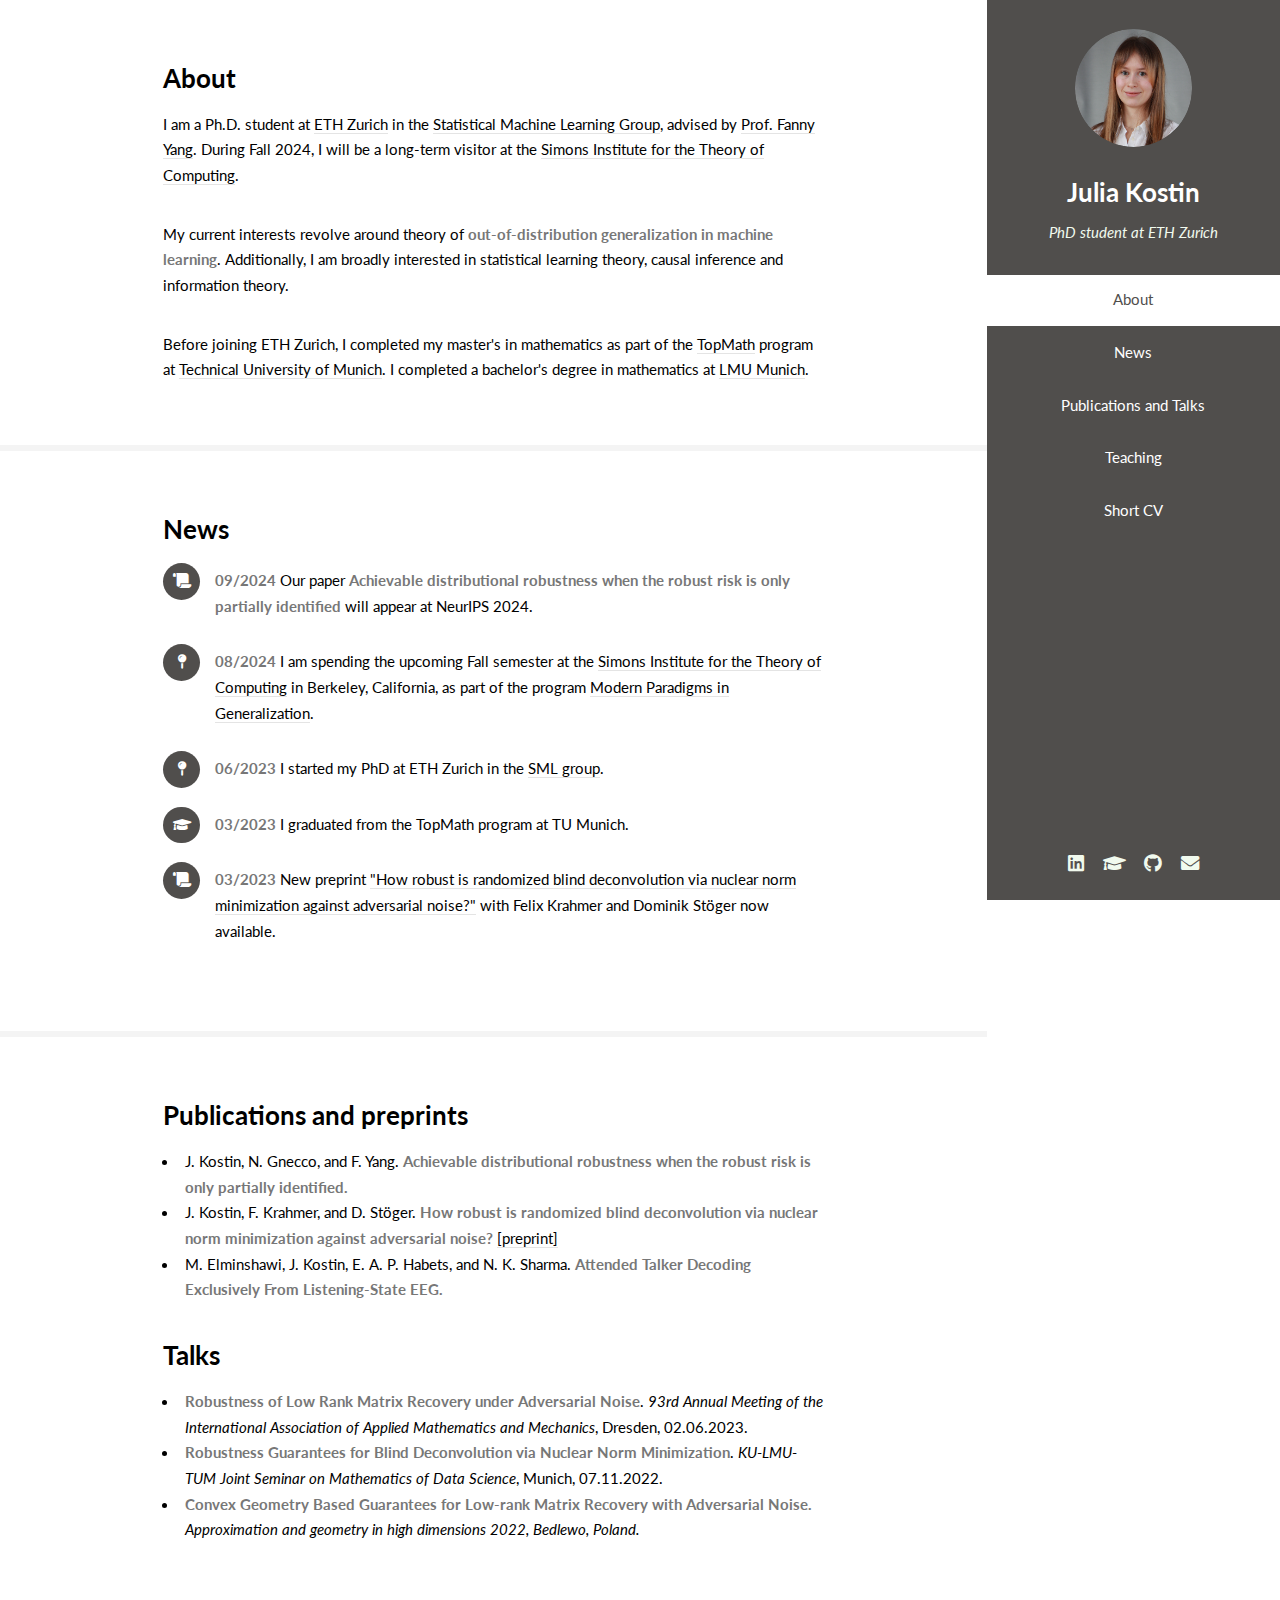
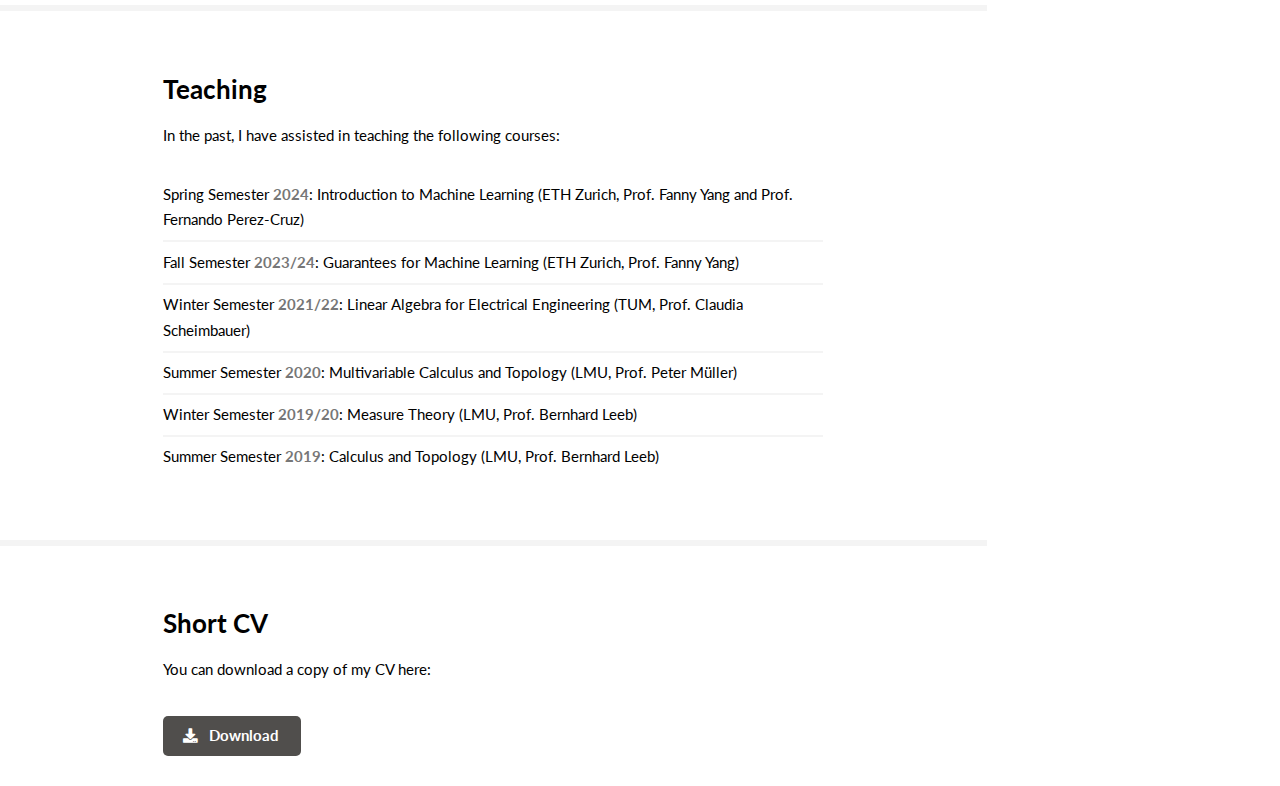
==== commit be09701a: "changes" ====
--- a/index.html
+++ b/index.html
@@ -499,13 +499,13 @@
 					</div>
 				
 				<!-- Footer -->
-					<section id="footer">
+					<!-- <section id="footer">
 						<div class="container">
 							<ul class="copyright">
 								<li>&copy; All rights reserved.</li><li>Design: <a href="http://html5up.net">HTML5 UP</a></li>
 							</ul>
 						</div>
-					</section>
+					</section> -->
 
 			</div>
 
--- a/assets/css/main.css
+++ b/assets/css/main.css
@@ -98,7 +98,7 @@
 		}
 
 	body, input, select, textarea {
-		color: #888;
+		color: #000000;
 		font-family: "Lato", sans-serif;
 		font-size: 16pt;
 		font-weight: 400;
@@ -117,7 +117,7 @@
 
 		a:hover {
 			border-bottom-color: transparent;
-			color: #1d3557 !important;
+			color: #504E4C !important;
 		}
 
 	strong, b {
@@ -134,7 +134,7 @@
 	}
 
 	h1, h2, h3, h4, h5, h6 {
-		color: #565656; /* Farbe der Titel */
+		color: #000000; /* Farbe der Titel */
 		font-weight: 700;
 		line-height: 1em;
 		margin: 0 0 0.5625em 0;
@@ -1785,7 +1785,7 @@
 	}
 
 	header.major h2 {
-		color: #1d3557;
+		color: #504E4C;
 		font-size: 3.5em;
 	}
 
@@ -1848,7 +1848,7 @@
 		input[type="email"]:focus,
 		select:focus,
 		textarea:focus {
-			border-color: #1d3557;
+			border-color: #504E4C;
 		}
 
 	select {
@@ -1902,7 +1902,7 @@
 		input[type="checkbox"] + label,
 		input[type="radio"] + label {
 			text-decoration: none;
-			color: #888;
+			color: #000000;
 			cursor: pointer;
 			display: inline-block;
 			font-size: 1em;
@@ -1953,7 +1953,7 @@
 
 		input[type="checkbox"]:focus + label:before,
 		input[type="radio"]:focus + label:before {
-			border-color: #1d3557;
+			border-color: #504E4C;
 		}
 
 	input[type="checkbox"] + label:before {
@@ -2402,7 +2402,7 @@
 			}
 
 			ul.feature-icons li:before {
-				background: #1d3557; 
+				background: #504E4C; 
 				border-radius: 100%;
 				color: #ffffff;
 				display: block;
@@ -2618,7 +2618,7 @@
 		input[type="reset"].primary,
 		input[type="button"].primary,
 		.button.primary {
-			background-color: #1d3557;
+			background-color: #504E4C;
 			color: #ffffff !important;
 		}
 
@@ -2626,14 +2626,14 @@
 			input[type="reset"].primary:hover,
 			input[type="button"].primary:hover,
 			.button.primary:hover {
-				background-color: #24416A;
+				background-color: #504E4C; /*#24416A stupid blue*/
 			}
 
 			input[type="submit"].primary:active,
 			input[type="reset"].primary:active,
 			input[type="button"].primary:active,
 			.button.primary:active {
-				background-color: #24416A;
+				background-color: #504E4C;
 			}
 
 		input[type="submit"].disabled, input[type="submit"]:disabled,
@@ -2643,7 +2643,7 @@
 		input[type="button"]:disabled,
 		.button.disabled,
 		.button:disabled {
-			background-color: #888 !important;
+			background-color: #000000 !important;
 			box-shadow: inset 0 -0.15em 0 0 rgba(0, 0, 0, 0.15);
 			color: #fff !important;
 			cursor: default;
@@ -2700,7 +2700,7 @@
 		-webkit-justify-content: space-between;
 		-ms-justify-content: space-between;
 		justify-content: space-between;
-		background-color: #1d3557; /* menu background farbe */
+		background-color: #504E4C; /* menu background farbe 504E4C */ 
 		color: #f1faee;
 		height: 100%;
 		overflow-y: auto;
@@ -2789,7 +2789,7 @@
 			}
 
 				#header > nav ul li {
-					border-top: solid 2px #32507B; /* color between menu thingies */
+					border-top: solid 2px #504E4C; /* color between menu thingies */
 					display: block;
 					padding: 0;
 				}
@@ -2808,7 +2808,7 @@
 
 						#header > nav ul li a.active {
 							background: #fff;
-							color: #1d3557 !important;
+							color: #504E4C !important;
 						}
 
 					#header > nav ul li:first-child {
@@ -3076,7 +3076,7 @@
 					}
 
 					#titleBar .toggle:before {
-						background: #1d3557;
+						background: #504E4C;
 						color: #ffffff;
 						content: '\f0c9';
 						display: block;
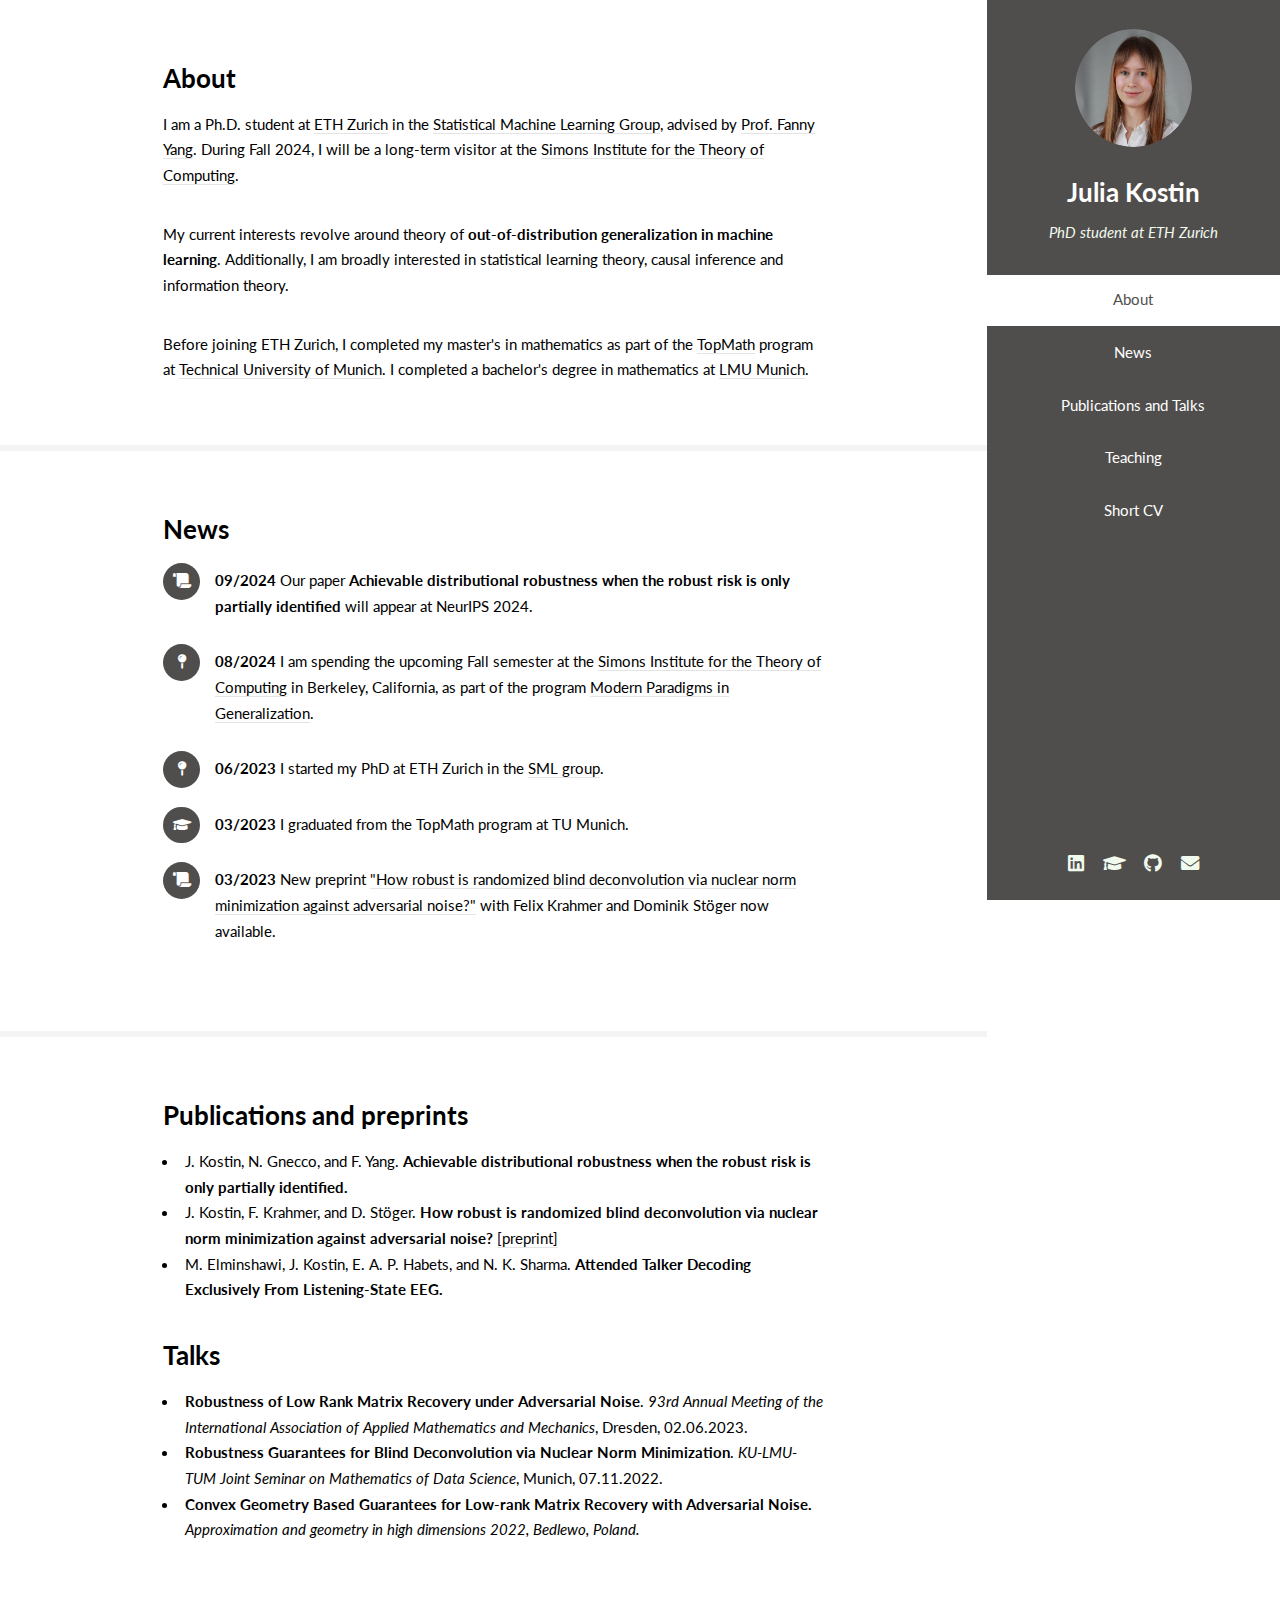
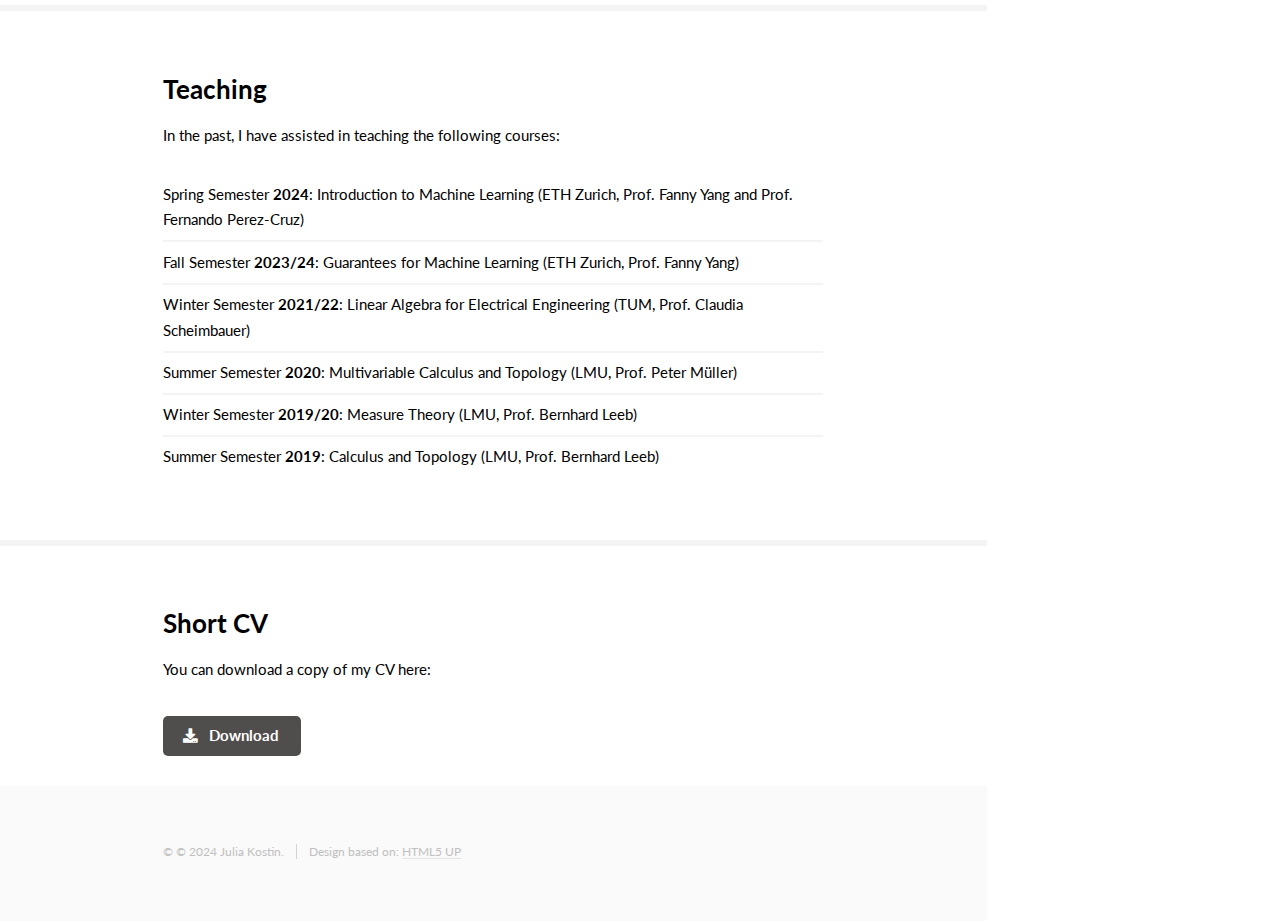
==== commit 303b8113: "updates" ====
--- a/index.html
+++ b/index.html
@@ -64,6 +64,7 @@
 										<p> My current interests revolve around theory of <b>out-of-distribution generalization in machine learning</b>. 
 											Additionally, I am broadly interested in statistical learning theory, causal inference and information theory. </p>
 										<p> Before joining ETH Zurich, I completed my master's in mathematics as part of the <a href = "https://www.cit.tum.de/en/cit/studies/degree-programs/topmath/">TopMath</a> program at <a href="https://www.tum.de/en/">Technical University of Munich</a>. I completed a bachelor's degree in mathematics at <a href="https://www.lmu.de/en/">LMU Munich</a>.  </p>
+										
 										
 								</div>
 							</section>
@@ -499,13 +500,13 @@
 					</div>
 				
 				<!-- Footer -->
-					<!-- <section id="footer">
+					<section id="footer">
 						<div class="container">
 							<ul class="copyright">
-								<li>&copy; All rights reserved.</li><li>Design: <a href="http://html5up.net">HTML5 UP</a></li>
+								<li>&copy; © 2024 Julia Kostin.</li><li>Design based on: <a href="http://html5up.net">HTML5 UP</a></li>
 							</ul>
 						</div>
-					</section> -->
+					</section>
 
 			</div>
 
--- a/assets/css/main.css
+++ b/assets/css/main.css
@@ -98,7 +98,7 @@
 		}
 
 	body, input, select, textarea {
-		color: #000000;
+		color: #000000; /* Farbe des Texts? */
 		font-family: "Lato", sans-serif;
 		font-size: 16pt;
 		font-weight: 400;
@@ -117,11 +117,11 @@
 
 		a:hover {
 			border-bottom-color: transparent;
-			color: #504E4C !important;
+			color: #94624C !important; /* Farbe der Links beim Hover */
 		}
 
 	strong, b {
-		color: #777;
+		color: #000000;
 		font-weight: 700;
 	}
 
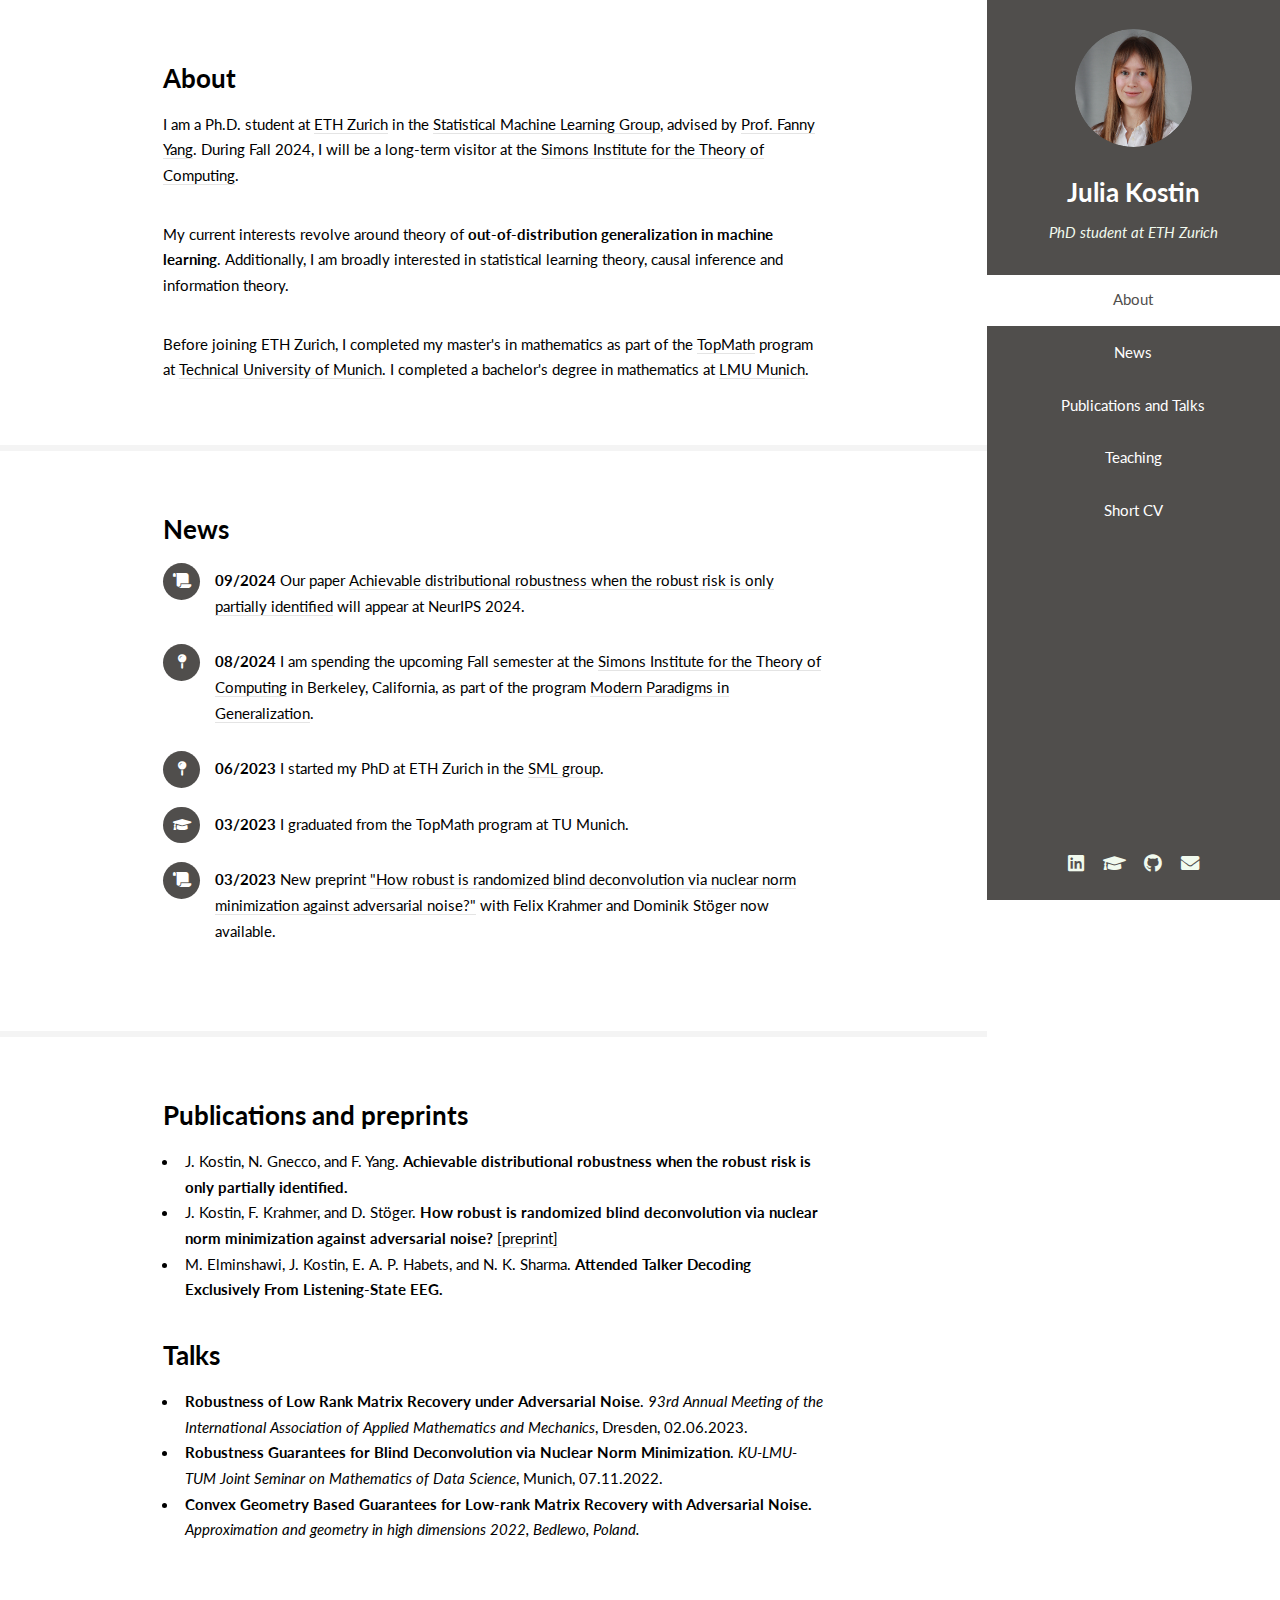
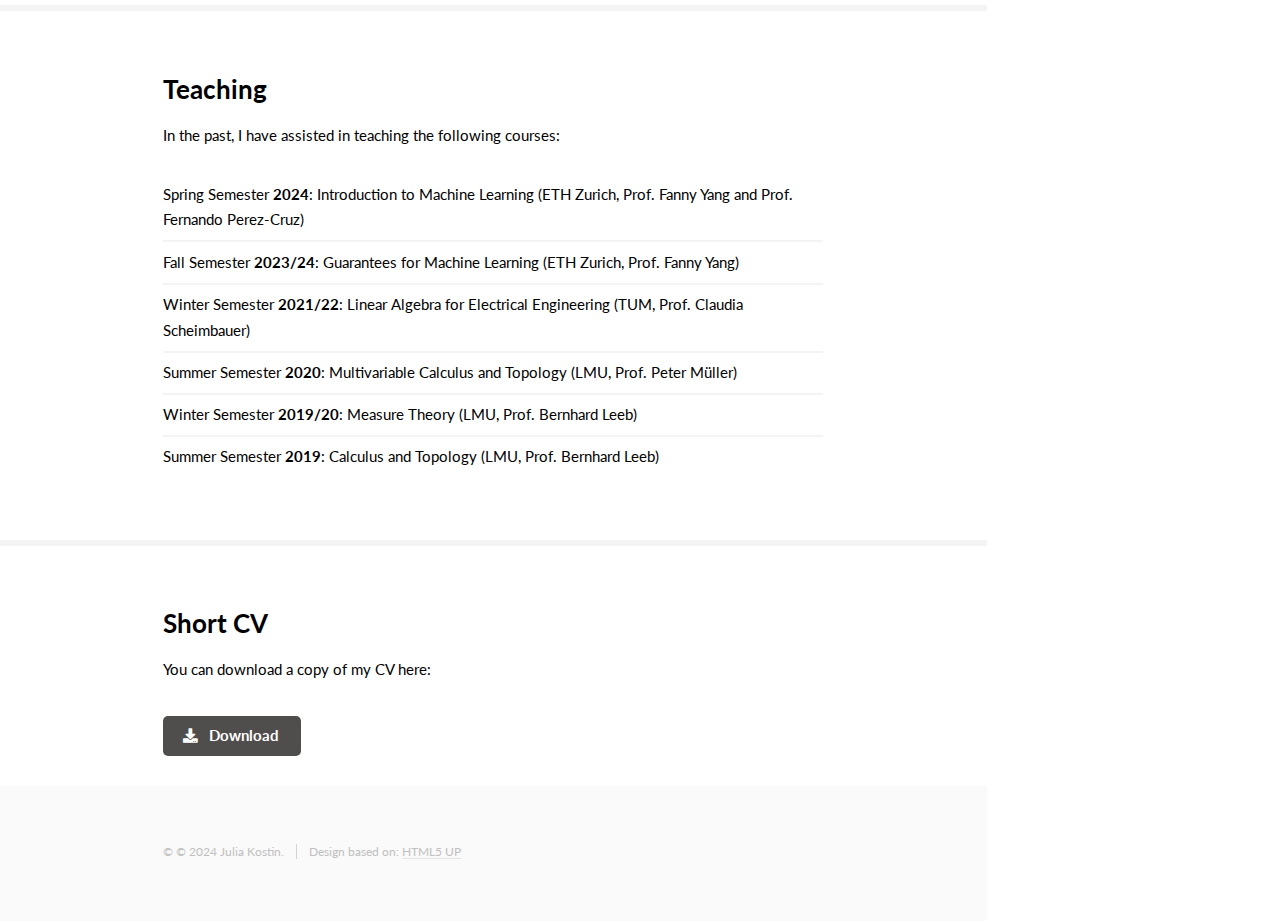
==== commit 7b65f5c4: "added links" ====
--- a/index.html
+++ b/index.html
@@ -74,7 +74,7 @@
 							<div class="container">
 								<h3>News</h3>
 									<ul class="feature-icons">
-										<li class="icon solid fa-scroll"> <b>09/2024</b> Our paper <b>Achievable distributional robustness when the robust risk is only partially identified</b> will appear at NeurIPS 2024. </li>
+										<li class="icon solid fa-scroll"> <b>09/2024</b> Our paper <a href="https://openreview.net/pdf?id=G2dYZJO4BE">Achievable distributional robustness when the robust risk is only partially identified</a> will appear at NeurIPS 2024. </li>
 										<li class="icon solid fa-map-pin"> <b>08/2024</b> I am spending the upcoming Fall semester at the <a href="https://simons.berkeley.edu/homepage">Simons Institute for the Theory of Computing</a> 
 											in Berkeley, California, as part of the program <a href="https://simons.berkeley.edu/programs/modern-paradigms-generalization">Modern Paradigms in Generalization</a>.  </li>
 										<li class="icon solid fa-map-pin"> <b>06/2023</b> I started my PhD at ETH Zurich in the <a href="https://sml.inf.ethz.ch">SML group</a>. </li>
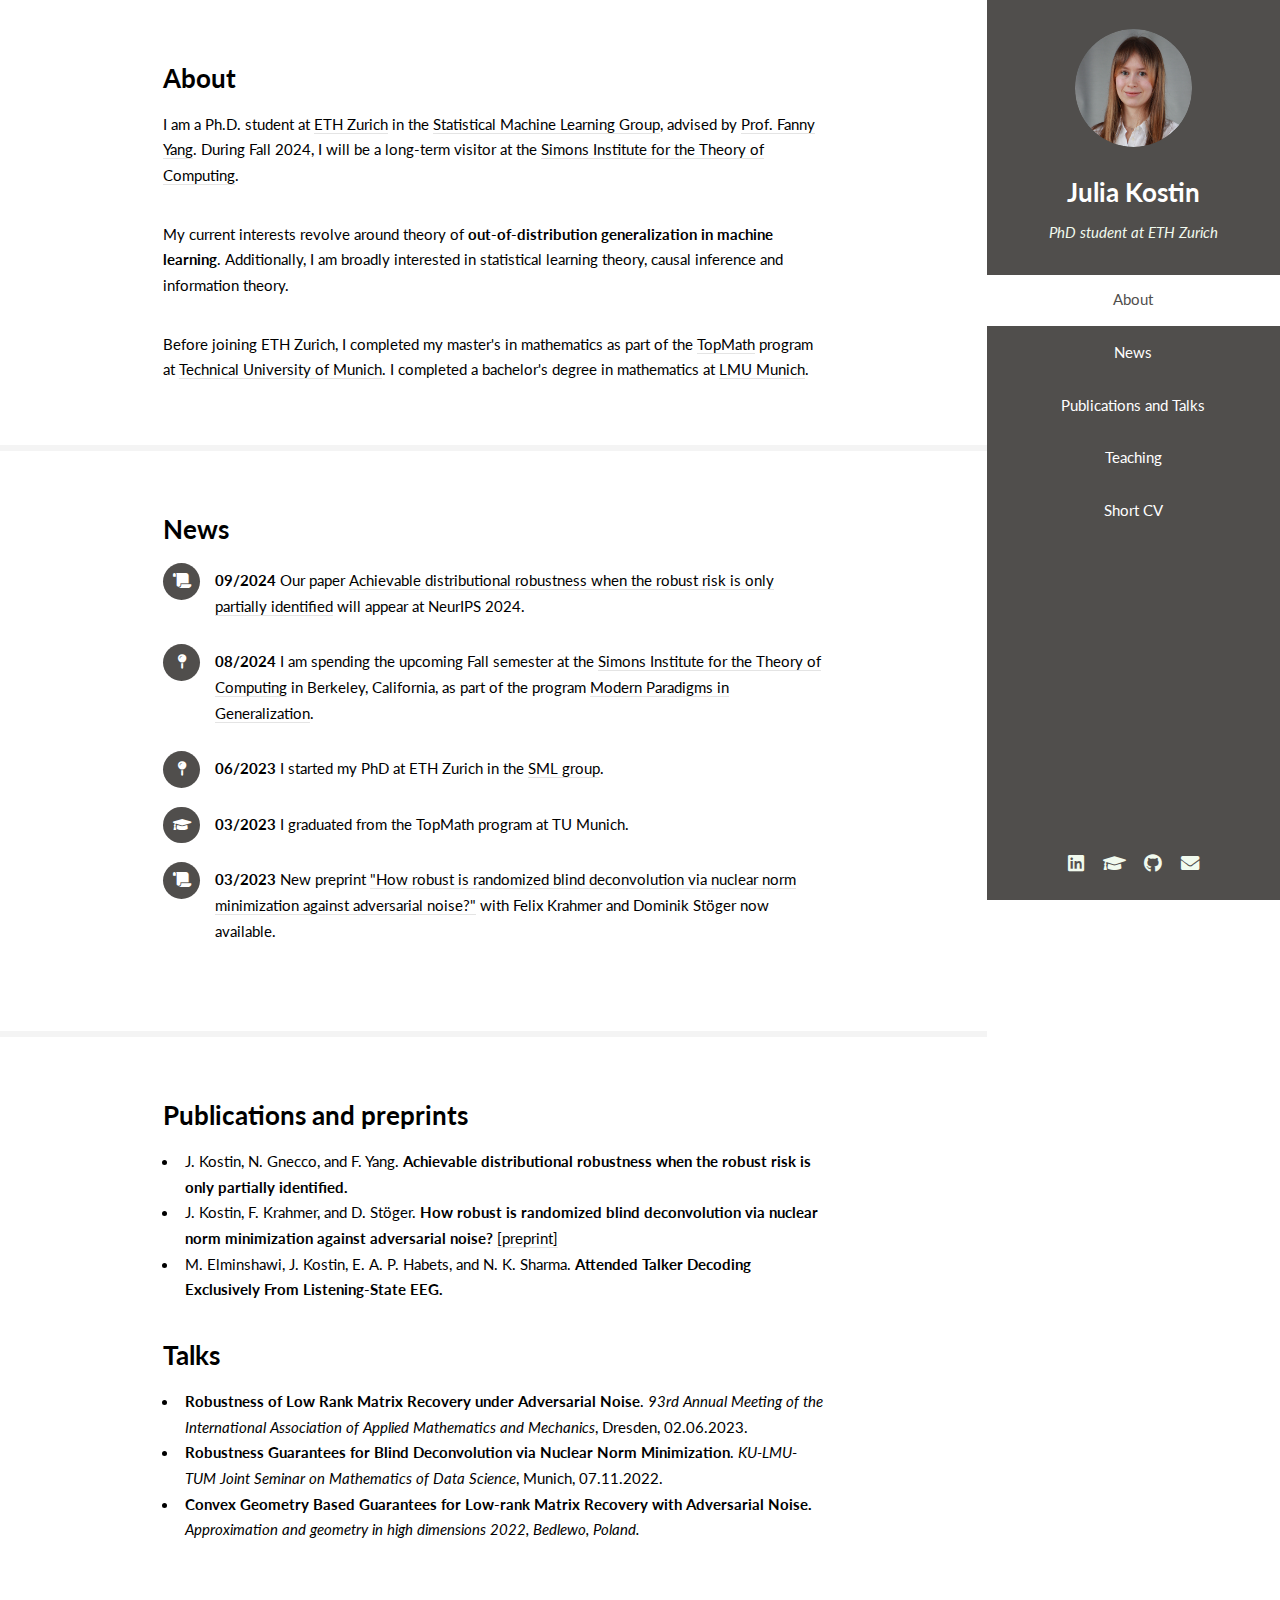
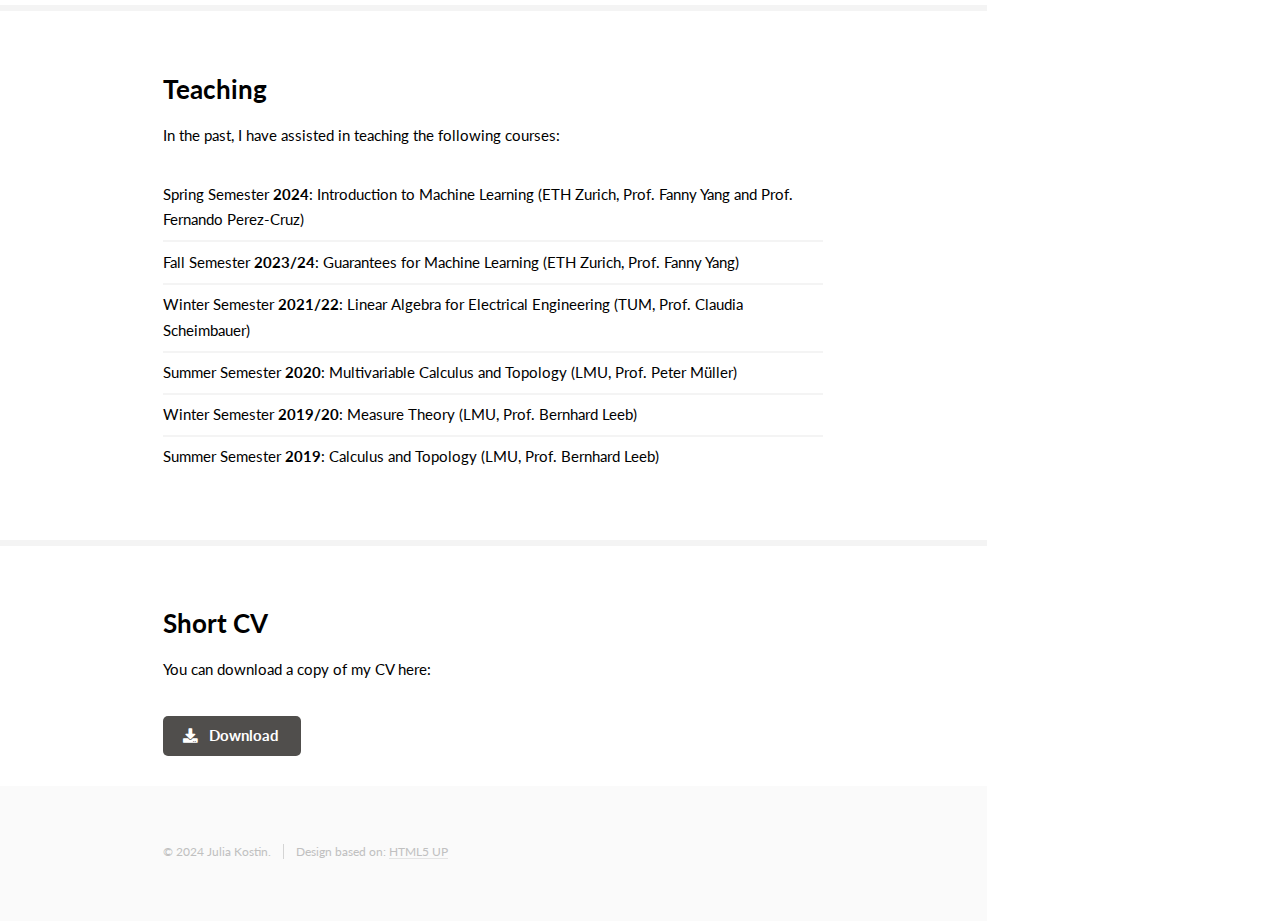
==== commit 23305628: "fixes" ====
--- a/index.html
+++ b/index.html
@@ -34,8 +34,8 @@
 					<ul class="icons">
 						<li><a href="https://www.linkedin.com/in/julia-kostin-math/" class="icon brands fa-linkedin"><span class="label">LinkedIn</span></a></li>
 						<li><a href="https://scholar.google.com/citations?user=igqc1B4AAAAJ&hl=de&authuser=2" class="icon solid fa-graduation-cap"><span class="label">Google Scholar</span></a></li>
-						<li><a href="https://github.com/julsunny" class="icon brands fa-github"><span class="label">Github</span></a></li>
-						<li><a href="mailto:julia.kostn@gmail.com?" class="icon solid fa-envelope"><span class="label">Email</span></a></li>
+						<li><a href="https://github.com/juliakostin" class="icon brands fa-github"><span class="label">Github</span></a></li>
+						<li><a href="mailto:jkostin@ethz.ch?" class="icon solid fa-envelope"><span class="label">Email</span></a></li>
 					</ul>
 				</footer>
 			</section>
@@ -127,7 +127,7 @@
 								<div class="container">
 									<h3>Short CV</h3>
 									<p>You can download a copy of my CV here:</p>
-									<a href="documents/CV_Julia_Kostin.pdf" class="button primary icon solid fa-download"> Download</a>
+									<a href="documents/Julia_Kostin_CV_2024.pdf" class="button primary icon solid fa-download"> Download</a>
 								</div>
 							</section>
 
@@ -154,7 +154,7 @@
 									<ul class="icons">
 										<li><a href="https://www.linkedin.com/in/julia-kostin-math/" class="icon brands fa-linkedin"><span class="label">LinkedIn</span></a></li>
 										<li><a href="https://scholar.google.com/citations?user=igqc1B4AAAAJ&hl=de&authuser=2" class="icon solid fa-graduation-cap"><span class="label">Google Scholar</span></a></li>
-										<li><a href="https://github.com/julsunny" class="icon brands fa-github"><span class="label">Github</span></a></li>
+										<li><a href="https://github.com/juliakostin" class="icon brands fa-github"><span class="label">Github</span></a></li>
 										<li><a href="mailto:julia.kostn@gmail.com?" class="icon solid fa-envelope"><span class="label">Email</span></a></li>
 									</ul>
 								</footer>
@@ -503,7 +503,7 @@
 					<section id="footer">
 						<div class="container">
 							<ul class="copyright">
-								<li>&copy; © 2024 Julia Kostin.</li><li>Design based on: <a href="http://html5up.net">HTML5 UP</a></li>
+								<li>&copy; 2024 Julia Kostin.</li><li>Design based on: <a href="http://html5up.net">HTML5 UP</a></li>
 							</ul>
 						</div>
 					</section>
